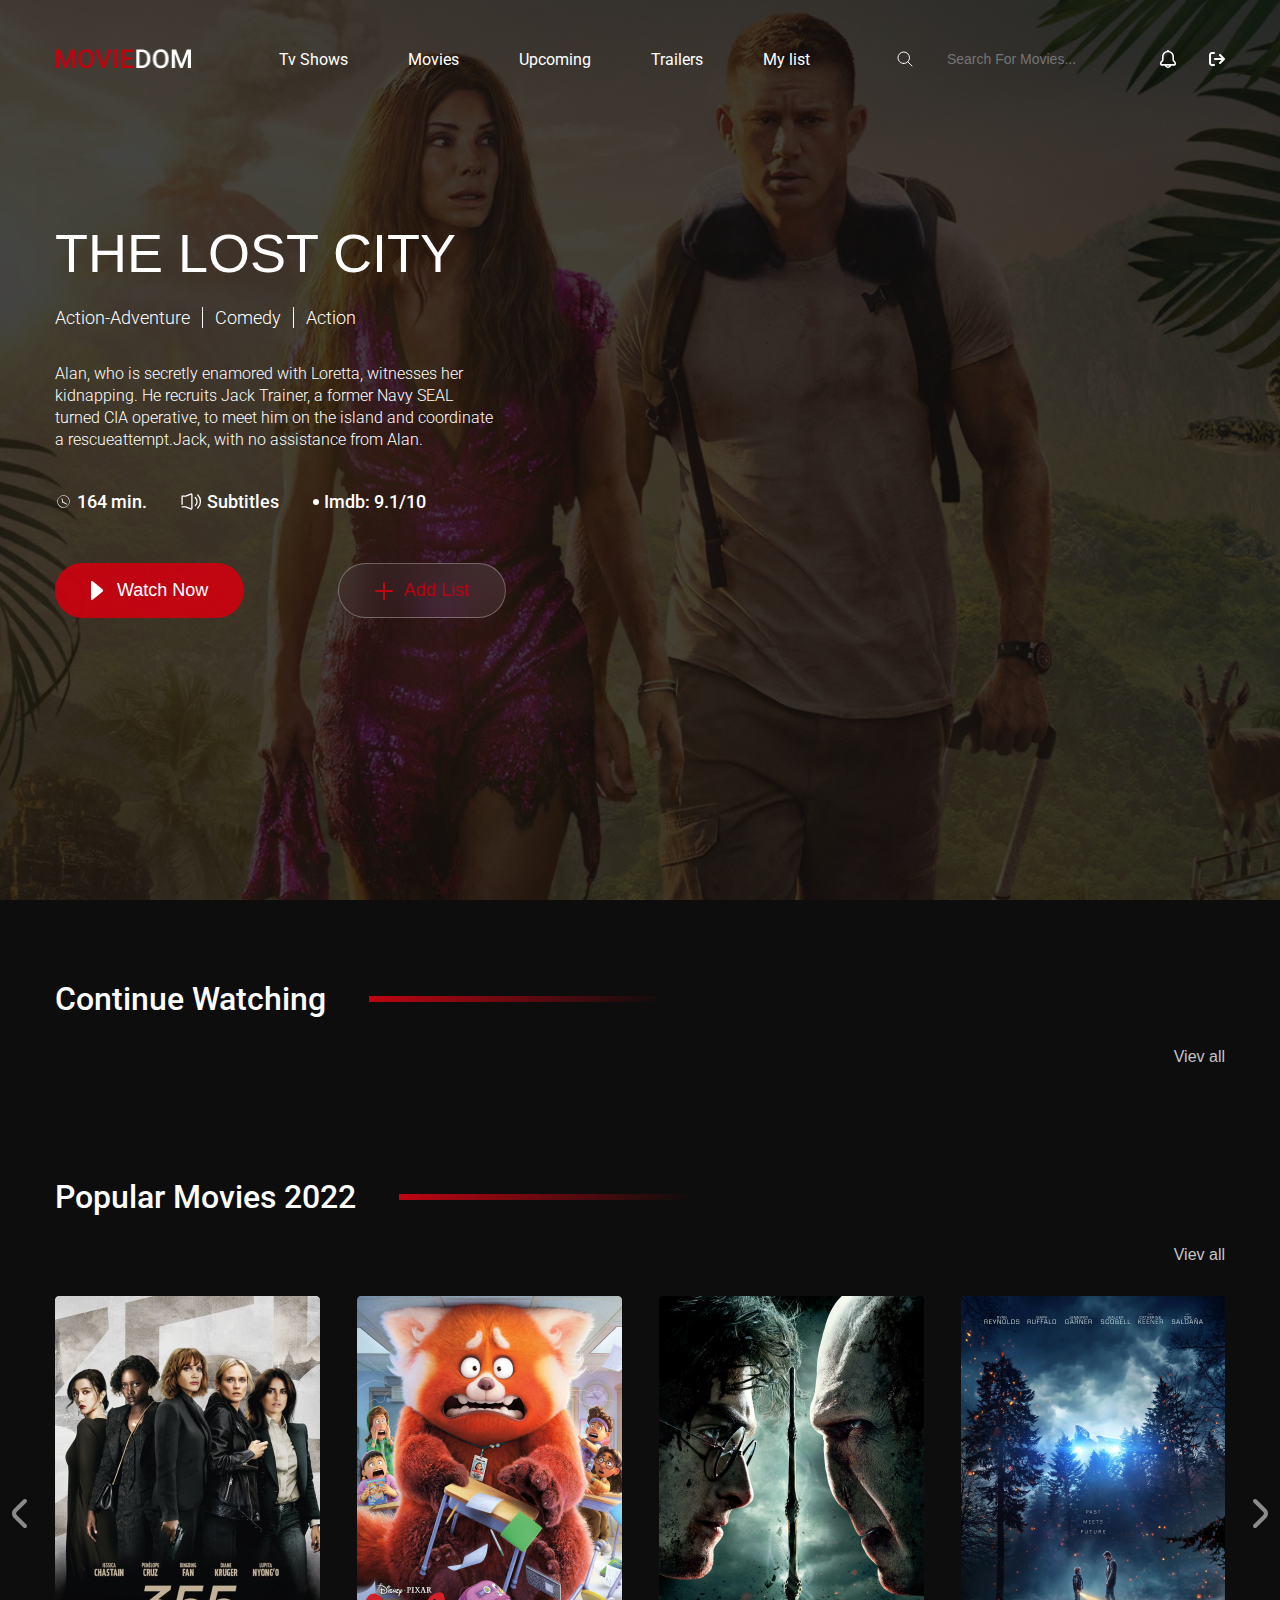
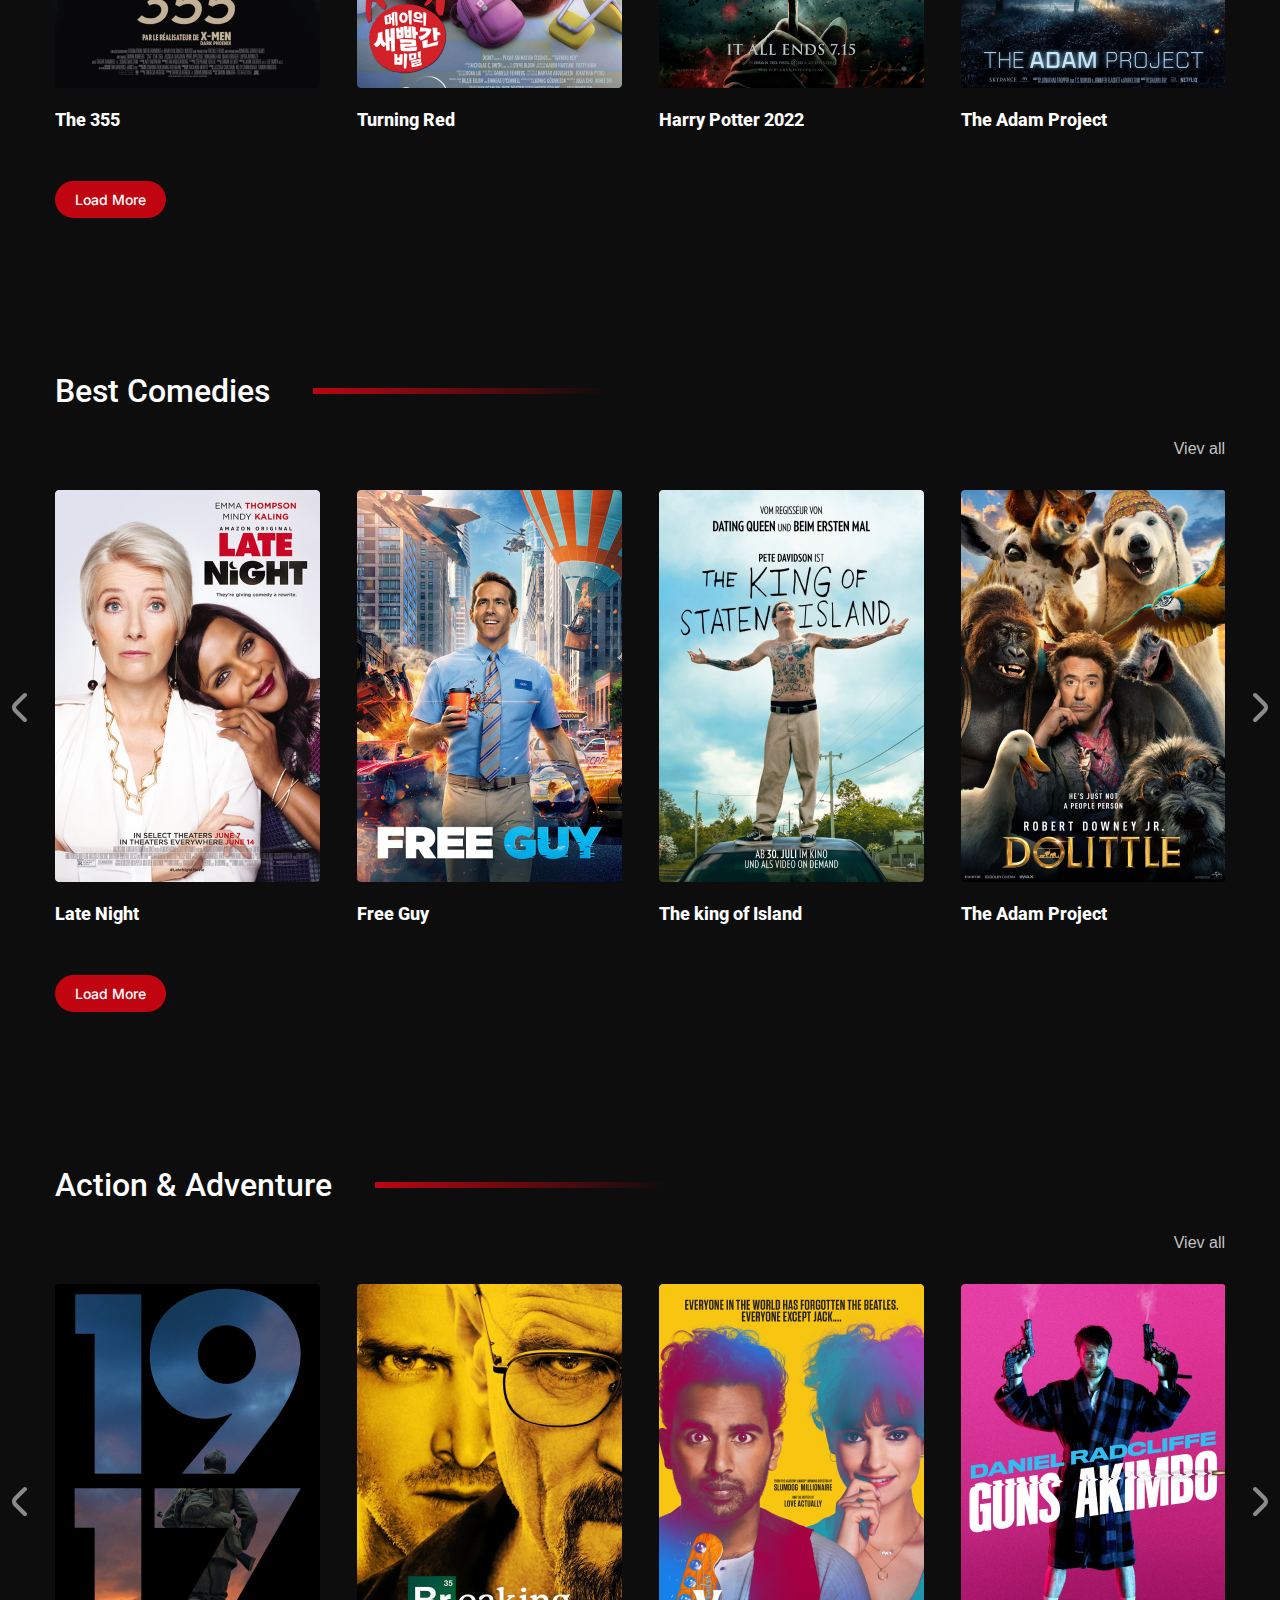
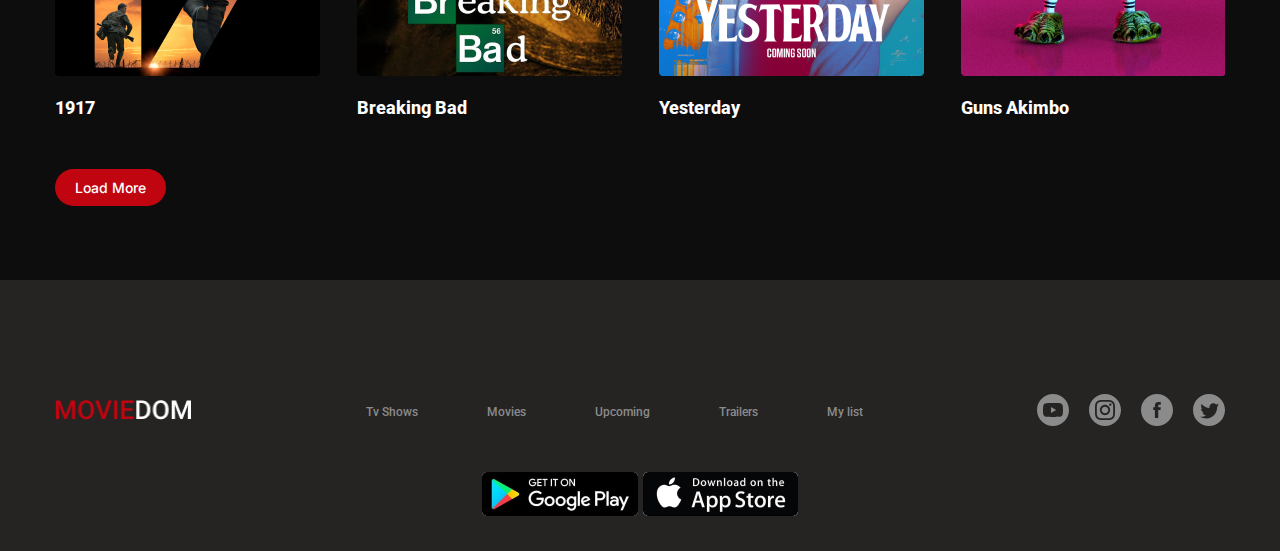
==== index.html @ ee5a3496 "initialize" ====
<!DOCTYPE html>
<html lang="en">

<head>
    <meta charset="UTF-8">
    <meta name="viewport" content="width=device-width, initial-scale=1.0">
    <title>Document</title>
    <link rel="stylesheet" href="style.css">
    <link rel="stylesheet" href="https://cdnjs.cloudflare.com/ajax/libs/font-awesome/6.4.0/css/all.min.css"
        integrity="sha512-iecdLmaskl7CVkqkXNQ/ZH/XLlvWZOJyj7Yy7tcenmpD1ypASozpmT/E0iPtmFIB46ZmdtAc9eNBvH0H/ZpiBw=="
        crossorigin="anonymous" referrerpolicy="no-referrer" />
    <link rel="preconnect" href="https://fonts.googleapis.com">
    <link rel="preconnect" href="https://fonts.gstatic.com" crossorigin>
    <link
        href="https://fonts.googleapis.com/css2?family=Inter:wght@100;200;300;400;500;600;700;800;900&family=Roboto:ital,wght@0,100;0,300;0,400;0,500;0,700;0,900;1,100;1,300;1,400;1,500;1,700;1,900&family=Unna:ital,wght@0,400;0,700;1,400;1,700&display=swap"
        rel="stylesheet">

</head>

<body>
    <header class="main_header">
        <div class="bg_shadow">

            <div class="header_head_container container">
                <img class="logo" src="./images/MOVIEDOM.png" alt="">
                <nav>
                    <ul class="nav_list">
                        <li><a href="#">Tv Shows</a></li>
                        <li><a target="_blank" href="./movies.html">Movies</a></li>
                        <li><a href="#">Upcoming</a></li>
                        <li><a href="#">Trailers</a></li>
                        <li><a href="#">My list</a></li>
                    </ul>
                </nav>
                <div class="header_icons_container">
                    <div class="inp_icon">
                        <svg xmlns="http://www.w3.org/2000/svg" width="16" height="16" viewBox="0 0 16 16" fill="none">
                            <path
                                d="M6.72728 12.4546C9.89037 12.4546 12.4546 9.89037 12.4546 6.72728C12.4546 3.56419 9.89037 1 6.72728 1C3.56419 1 1 3.56419 1 6.72728C1 9.89037 3.56419 12.4546 6.72728 12.4546Z"
                                stroke="white" stroke-miterlimit="10" stroke-linecap="round" stroke-linejoin="round" />
                            <path d="M15 15L10.7783 10.7783" stroke="white" stroke-miterlimit="10"
                                stroke-linecap="round" stroke-linejoin="round" />
                        </svg>
                        <input placeholder="Search For Movies..." type="text">
                    </div>
                    <svg class="ring_bell" xmlns="http://www.w3.org/2000/svg" width="16" height="18" viewBox="0 0 16 18"
                        fill="none">
                        <path
                            d="M14.648 10.7018L14.3 10.4275C14.2065 10.3541 14.1309 10.261 14.079 10.1551C14.0271 10.0493 14.0001 9.93338 14 9.81594V6.64863C13.9995 5.28749 13.5172 3.96867 12.6353 2.91713C11.7534 1.86558 10.5265 1.14645 9.164 0.882386C9.09756 0.629863 8.94736 0.406144 8.73701 0.246413C8.52667 0.0866817 8.26811 0 8.002 0C7.73589 0 7.47733 0.0866817 7.26699 0.246413C7.05664 0.406144 6.90644 0.629863 6.84 0.882386C5.47672 1.14565 4.24894 1.86444 3.36624 2.91606C2.48354 3.96768 2.00065 5.28694 2 6.64863V9.81594C1.99993 9.93338 1.97293 10.0493 1.921 10.1551C1.86908 10.261 1.79355 10.3541 1.7 10.4275L1.352 10.7018C0.931712 11.0311 0.592092 11.4485 0.35812 11.9234C0.124147 12.3983 0.00177343 12.9185 0 13.4458V14.0965C0 14.5124 0.168571 14.9112 0.468629 15.2052C0.768687 15.4993 1.17565 15.6645 1.6 15.6645H4.904C5.08432 16.3339 5.48561 16.926 6.04528 17.3484C6.60495 17.7709 7.29155 18 7.998 18C8.70445 18 9.39105 17.7709 9.95072 17.3484C10.5104 16.926 10.9117 16.3339 11.092 15.6645H14.4C14.8243 15.6645 15.2313 15.4993 15.5314 15.2052C15.8314 14.9112 16 14.5124 16 14.0965V13.4536C15.9994 12.925 15.8776 12.4033 15.6436 11.9269C15.4096 11.4506 15.0693 11.032 14.648 10.7018ZM8 16.4485C7.72078 16.4468 7.44686 16.3736 7.20546 16.2361C6.96407 16.0985 6.76361 15.9015 6.624 15.6645H9.38C9.24005 15.9021 9.03896 16.0995 8.7968 16.237C8.55465 16.3746 8.2799 16.4475 8 16.4485ZM14.4 14.0965H1.6V13.4536C1.60043 13.1599 1.66823 12.87 1.7984 12.6054C1.92856 12.3407 2.11776 12.1082 2.352 11.9249L2.7 11.6505C2.98065 11.4303 3.20723 11.1511 3.36301 10.8336C3.51878 10.516 3.59978 10.1683 3.6 9.81594V6.64863C3.6 5.50503 4.06357 4.40827 4.88873 3.59962C5.71389 2.79098 6.83305 2.33669 8 2.33669C9.16695 2.33669 10.2861 2.79098 11.1113 3.59962C11.9364 4.40827 12.4 5.50503 12.4 6.64863V9.81594C12.3996 10.1689 12.4803 10.5175 12.6361 10.8357C12.7919 11.154 13.0188 11.4338 13.3 11.6544L13.648 11.9288C13.8817 12.1117 14.0706 12.3436 14.2007 12.6075C14.3309 12.8714 14.399 13.1606 14.4 13.4536V14.0965Z"
                            fill="white" />
                    </svg>
                    <div class="logged_container">
                        <p></p>
                        <svg xmlns="http://www.w3.org/2000/svg" height="1em"
                            viewBox="0 0 512 512"><!--! Font Awesome Free 6.4.2 by @fontawesome - https://fontawesome.com License - https://fontawesome.com/license (Commercial License) Copyright 2023 Fonticons, Inc. -->
                            <path
                                d="M502.6 278.6c12.5-12.5 12.5-32.8 0-45.3l-128-128c-12.5-12.5-32.8-12.5-45.3 0s-12.5 32.8 0 45.3L402.7 224 192 224c-17.7 0-32 14.3-32 32s14.3 32 32 32l210.7 0-73.4 73.4c-12.5 12.5-12.5 32.8 0 45.3s32.8 12.5 45.3 0l128-128zM160 96c17.7 0 32-14.3 32-32s-14.3-32-32-32L96 32C43 32 0 75 0 128L0 384c0 53 43 96 96 96l64 0c17.7 0 32-14.3 32-32s-14.3-32-32-32l-64 0c-17.7 0-32-14.3-32-32l0-256c0-17.7 14.3-32 32-32l64 0z" />
                        </svg>
                    </div>
                </div>
            </div>
            <div class="header_middle_container container">
                <h1>THE LOST CITY</h1>
                <ul class="header_first_list">
                    <li>Action-Adventure</li>
                    <li>Comedy</li>
                    <li>Action</li>
                </ul>
                <p>Alan, who is secretly enamored with Loretta, witnesses her kidnapping. He recruits Jack Trainer, a
                    former
                    Navy SEAL turned CIA operative, to meet him on the island and coordinate a rescueattempt.Jack, with
                    no assistance from Alan.</p>
                <ul class="header_second_list">
                    <li>
                        <svg xmlns="http://www.w3.org/2000/svg" width="17" height="17" viewBox="0 0 17 17" fill="none">
                            <mask id="path-1-inside-1_271_77" fill="white">
                                <path
                                    d="M11.6359 13.8644C14.5935 12.1354 15.5932 8.32204 13.8641 5.3644C12.1351 2.40677 8.32175 1.40713 5.36411 3.13618C2.40647 4.86523 1.40684 8.67854 3.13589 11.6362C4.86494 14.5938 8.67825 15.5935 11.6359 13.8644ZM5.62544 3.58319C8.33677 1.99813 11.832 2.91439 13.4171 5.62573C15.0022 8.33706 14.0859 11.8323 11.3746 13.4174C8.66323 15.0025 5.16796 14.0862 3.5829 11.3749C1.99784 8.66352 2.9141 5.16825 5.62544 3.58319Z" />
                            </mask>
                            <path
                                d="M11.6359 13.8644C14.5935 12.1354 15.5932 8.32204 13.8641 5.3644C12.1351 2.40677 8.32175 1.40713 5.36411 3.13618C2.40647 4.86523 1.40684 8.67854 3.13589 11.6362C4.86494 14.5938 8.67825 15.5935 11.6359 13.8644ZM5.62544 3.58319C8.33677 1.99813 11.832 2.91439 13.4171 5.62573C15.0022 8.33706 14.0859 11.8323 11.3746 13.4174C8.66323 15.0025 5.16796 14.0862 3.5829 11.3749C1.99784 8.66352 2.9141 5.16825 5.62544 3.58319Z"
                                fill="white" />
                            <path
                                d="M21.225 30.2671C33.2416 23.2421 37.2918 7.7919 30.2668 -4.22471L-2.5386 14.9535C-6.10547 8.85218 -4.05455 1.02856 2.04678 -2.53831L21.225 30.2671ZM30.2668 -4.22471C23.2419 -16.2413 7.79161 -20.2915 -4.225 -13.2665L14.9532 19.5389C8.85189 23.1058 1.02827 21.0548 -2.5386 14.9535L30.2668 -4.22471ZM-4.225 -13.2665C-16.2416 -6.24157 -20.2918 9.20868 -13.2668 21.2253L19.5386 2.04707C23.1055 8.1484 21.0546 15.972 14.9532 19.5389L-4.225 -13.2665ZM-13.2668 21.2253C-6.24186 33.2419 9.20839 37.2921 21.225 30.2671L2.04678 -2.53831C8.14811 -6.10518 15.9717 -4.05426 19.5386 2.04707L-13.2668 21.2253ZM15.2145 19.9859C8.86691 23.6968 0.725248 21.5625 -2.98561 15.2148L29.8198 -3.96338C22.9388 -15.7337 7.80663 -19.7005 -3.96367 -12.8195L15.2145 19.9859ZM-2.98561 15.2148C-6.69647 8.8672 -4.56218 0.725538 1.78545 -2.98532L20.9637 29.8201C32.734 22.9391 36.7008 7.80692 29.8198 -3.96338L-2.98561 15.2148ZM1.78545 -2.98532C8.13309 -6.69618 16.2748 -4.56189 19.9856 1.78574L-12.8198 20.964C-5.93884 32.7343 9.19337 36.7011 20.9637 29.8201L1.78545 -2.98532ZM19.9856 1.78574C23.6965 8.13338 21.5622 16.275 15.2145 19.9859L-3.96367 -12.8195C-15.734 -5.93855 -19.7008 9.19366 -12.8198 20.964L19.9856 1.78574Z"
                                fill="black" mask="url(#path-1-inside-1_271_77)" />
                            <mask id="path-3-inside-2_271_77" fill="white">
                                <path
                                    d="M8.04847 9.43883L11.6979 11.5458L11.9568 11.0974L8.30736 8.99041C8.30681 8.81221 8.21619 8.63882 8.05049 8.54316C8.01059 8.52012 7.96868 8.50519 7.92612 8.49347L7.09401 5.388L6.59394 5.522L7.42605 8.62747C7.39505 8.65889 7.36622 8.69277 7.34318 8.73268C7.20027 8.98021 7.28495 9.29696 7.5327 9.44C7.69817 9.53553 7.89364 9.52731 8.04847 9.43883Z" />
                            </mask>
                            <path
                                d="M8.04847 9.43883L11.6979 11.5458L11.9568 11.0974L8.30736 8.99041C8.30681 8.81221 8.21619 8.63882 8.05049 8.54316C8.01059 8.52012 7.96868 8.50519 7.92612 8.49347L7.09401 5.388L6.59394 5.522L7.42605 8.62747C7.39505 8.65889 7.36622 8.69277 7.34318 8.73268C7.20027 8.98021 7.28495 9.29696 7.5327 9.44C7.69817 9.53553 7.89364 9.52731 8.04847 9.43883Z"
                                fill="white" />
                            <path
                                d="M8.04847 9.43883L17.5485 -7.01566L8.09636 -12.4728L-1.37952 -7.05702L8.04847 9.43883ZM11.6979 11.5458L2.19793 28.0003L18.6524 37.5003L28.1524 21.0458L11.6979 11.5458ZM11.9568 11.0974L28.4113 20.5974L37.9113 4.14295L21.4568 -5.35705L11.9568 11.0974ZM8.30736 8.99041L-10.6925 9.04961L-10.6585 19.9798L-1.19264 25.4449L8.30736 8.99041ZM7.92612 8.49347L-10.4265 13.411L-7.60977 23.9231L2.88271 26.8119L7.92612 8.49347ZM7.09401 5.388L25.4466 0.470441L20.529 -17.8821L2.17646 -12.9646L7.09401 5.388ZM6.59394 5.522L1.67639 -12.8306L-16.6762 -7.91305L-11.7587 10.4396L6.59394 5.522ZM7.42605 8.62747L20.953 21.97L28.5953 14.222L25.7786 3.70991L7.42605 8.62747ZM-1.45154 25.8933L2.19793 28.0003L21.1979 -4.90863L17.5485 -7.01566L-1.45154 25.8933ZM28.1524 21.0458L28.4113 20.5974L-4.49765 1.59743L-4.75655 2.04585L28.1524 21.0458ZM21.4568 -5.35705L17.8074 -7.46408L-1.19264 25.4449L2.45683 27.5519L21.4568 -5.35705ZM27.3073 8.9312C27.287 2.42299 23.9452 -4.21932 17.5505 -7.91132L-1.44951 24.9976C-7.51286 21.497 -10.6734 15.2014 -10.6925 9.04961L27.3073 8.9312ZM17.5505 -7.91132C15.6024 -9.03608 13.8802 -9.5742 12.9695 -9.82493L2.88271 26.8119C2.05713 26.5846 0.418816 26.0763 -1.44951 24.9976L17.5505 -7.91132ZM26.2787 3.57591L25.4466 0.470441L-11.2586 10.3056L-10.4265 13.411L26.2787 3.57591ZM2.17646 -12.9646L1.67639 -12.8306L11.5115 23.8746L12.0116 23.7406L2.17646 -12.9646ZM-11.7587 10.4396L-10.9265 13.545L25.7786 3.70991L24.9465 0.604437L-11.7587 10.4396ZM-6.10088 -4.71503C-6.7642 -4.04254 -7.98654 -2.71546 -9.1113 -0.767319L23.7977 18.2327C22.719 20.101 21.5543 21.3603 20.953 21.97L-6.10088 -4.71503ZM-9.1113 -0.767319C-14.4978 8.56241 -11.308 20.5016 -1.9673 25.8945L17.0327 -7.01448C25.8779 -1.90772 28.8984 9.39801 23.7977 18.2327L-9.1113 -0.767319ZM-1.9673 25.8945C4.43516 29.5909 11.8495 29.1507 17.4764 25.9347L-1.37952 -7.05702C3.93783 -10.0961 10.9612 -10.5199 17.0327 -7.01448L-1.9673 25.8945Z"
                                fill="white" mask="url(#path-3-inside-2_271_77)" />
                        </svg>
                        164 min.
                    </li>
                    <li>
                        <svg xmlns="http://www.w3.org/2000/svg" width="21" height="17" viewBox="0 0 21 17" fill="none">
                            <path
                                d="M1 13.8404H4.70807L9.78651 15.9363C10.3105 16.158 10.8949 15.7751 10.8949 15.1907V1.80935C10.8949 1.22493 10.3105 0.842027 9.78651 1.06371L4.70807 3.15957H1.08061V11.3214"
                                stroke="white" stroke-width="1.3" stroke-miterlimit="10" stroke-linecap="round"
                                stroke-linejoin="round" />
                            <path
                                d="M14.3413 4.4292C15.3892 5.47713 16.0341 6.90796 16.0341 8.50002C16.0341 10.0921 15.3892 11.5431 14.3413 12.5708"
                                stroke="white" stroke-width="1.3" stroke-miterlimit="10" stroke-linecap="round"
                                stroke-linejoin="round" />
                            <path
                                d="M16.7593 2.01074C18.4118 3.66325 19.4597 5.96064 19.4597 8.49987C19.4597 11.0391 18.4319 13.3365 16.7593 14.989"
                                stroke="white" stroke-width="1.3" stroke-miterlimit="10" stroke-linecap="round"
                                stroke-linejoin="round" />
                        </svg>
                        Subtitles
                    </li>
                    <li>
                        <svg xmlns="http://www.w3.org/2000/svg" width="6" height="6" viewBox="0 0 6 6" fill="none">
                            <circle cx="3" cy="3" r="3" fill="white" />
                        </svg>
                        Imdb: 9.1/10
                    </li>
                </ul>
                <div class="header_btns">
                    <button class="first_child">
                        <svg xmlns="http://www.w3.org/2000/svg" width="12" height="19" viewBox="0 0 12 19" fill="none">
                            <path
                                d="M1.54455 18.8278L1.67587 18.7209L11.4622 10.6459C11.7936 10.3728 12 9.96313 12 9.50594C12 9.04875 11.7874 8.63906 11.4622 8.36594L1.69463 0.296875L1.53205 0.160312C1.37572 0.0593748 1.18812 0 0.988015 0C0.443981 0 0 0.439375 0 0.985625V18.0144C0 18.5606 0.443981 19 0.988015 19C1.19437 19 1.38822 18.9347 1.54455 18.8278Z"
                                fill="white" />
                        </svg>
                        Watch Now</button>
                    <button class="last_child">
                        <svg xmlns="http://www.w3.org/2000/svg" width="18" height="18" viewBox="0 0 18 18" fill="none">
                            <path d="M9 1V17" stroke="#C00511" stroke-width="2" stroke-linecap="round"
                                stroke-linejoin="round" />
                            <path d="M1 9H17" stroke="#C00511" stroke-width="2" stroke-linecap="round"
                                stroke-linejoin="round" />
                        </svg>

                        Add List</button>

                </div>
            </div>

        </div>
    </header>
    <main>
        <section>
            <div class="section_header_container container">
                <div class="section_header">
                    <h2>Continue Watching</h2>
                    <div></div>
                </div>
                <button>Viev all</button>
            </div>
            <div class="videos_container container">
                <!-- <div class="video_card">
                    <img src="./images/image 1.png" alt="">
                    <h3>Jumanji</h3>
                </div>
                <div class="video_card">
                    <img src="./images/image 1.png" alt="">
                    <h3>Marry Me</h3>
                </div>
                <div class="video_card">
                    <img src="./images/image 1.png" alt="">
                    <h3>Kimi (HBO Max)</h3>
                </div> -->
            </div>
        </section>
        <section>
            <div class="section_header_container container">
                <div class="section_header">
                    <h2>Popular Movies 2022</h2>
                    <div></div>
                </div>
                <button>Viev all</button>
            </div>
            <div class="slider_parent_container">
                <svg class="left_slider_icon" xmlns="http://www.w3.org/2000/svg" width="15" height="29"
                    viewBox="0 0 15 29" fill="none">
                    <path
                        d="M1.83468 10.1092L11.433 0.602298C11.8248 0.216529 12.3548 0 12.9072 0C13.4596 0 13.9896 0.216529 14.3814 0.602298C14.5774 0.794845 14.733 1.02392 14.8392 1.27632C14.9453 1.52872 15 1.79944 15 2.07287C15 2.3463 14.9453 2.61702 14.8392 2.86942C14.733 3.12181 14.5774 3.35089 14.3814 3.54344L4.76225 13.0297C4.56626 13.2222 4.41069 13.4513 4.30453 13.7037C4.19836 13.9561 4.1437 14.2268 4.1437 14.5002C4.1437 14.7737 4.19836 15.0444 4.30453 15.2968C4.41069 15.5492 4.56626 15.7783 4.76225 15.9708L14.3814 25.457C14.7752 25.8443 14.9975 26.3707 14.9995 26.9203C15.0015 27.4699 14.7829 27.9978 14.3919 28.3878C14.0009 28.7778 13.4695 28.998 12.9146 29C12.3597 29.0019 11.8267 28.7854 11.433 28.3982L1.83468 18.8912C0.659876 17.7262 0 16.1469 0 14.5002C0 12.8536 0.659876 11.2743 1.83468 10.1092Z"
                        fill="white" fill-opacity="0.52" />
                </svg>
                <div id="popular_move_container" class="slider_container container">
                    <div class="slider_card">
                        <img src="./images/image 9.png" alt="">
                        <h3>The 355</h3>
                    </div>
                    <div class="slider_card">
                        <img src="./images/image 10.png" alt="">
                        <h3>Turning Red</h3>
                    </div>
                    <div class="slider_card">
                        <img src="./images/Rectangle 16.png" alt="">
                        <h3>Harry Potter 2022</h3>
                    </div>
                    <div class="slider_card">
                        <img src="./images/image 11.png" alt="">
                        <h3>The Adam Project</h3>
                    </div>
                    <div class="slider_card">
                        <img src="./images/image 9.png" alt="">
                        <h3>The 355</h3>
                    </div>
                    <div class="slider_card">
                        <img src="./images/image 10.png" alt="">
                        <h3>Turning Red</h3>
                    </div>
                    <div class="slider_card">
                        <img src="./images/Rectangle 16.png" alt="">
                        <h3>Harry Potter 2022</h3>
                    </div>
                    <div class="slider_card">
                        <img src="./images/image 11.png" alt="">
                        <h3>The Adam Project</h3>
                    </div>
                    <div class="slider_card">
                        <img src="./images/image 9.png" alt="">
                        <h3>The 355</h3>
                    </div>
                    <div class="slider_card">
                        <img src="./images/image 10.png" alt="">
                        <h3>Turning Red</h3>
                    </div>
                    <div class="slider_card">
                        <img src="./images/Rectangle 16.png" alt="">
                        <h3>Harry Potter 2022</h3>
                    </div>
                    <div class="slider_card">
                        <img src="./images/image 11.png" alt="">
                        <h3>The Adam Project</h3>
                    </div>
                    <div class="slider_card">
                        <img src="./images/image 9.png" alt="">
                        <h3>The 355</h3>
                    </div>
                    <div class="slider_card">
                        <img src="./images/image 10.png" alt="">
                        <h3>Turning Red</h3>
                    </div>
                    <div class="slider_card">
                        <img src="./images/Rectangle 16.png" alt="">
                        <h3>Harry Potter 2022</h3>
                    </div>
                    <div class="slider_card">
                        <img src="./images/image 11.png" alt="">
                        <h3>The Adam Project</h3>
                    </div>
                    <div class="slider_card">
                        <img src="./images/image 9.png" alt="">
                        <h3>The 355</h3>
                    </div>
                    <div class="slider_card">
                        <img src="./images/image 10.png" alt="">
                        <h3>Turning Red</h3>
                    </div>
                    <div class="slider_card">
                        <img src="./images/Rectangle 16.png" alt="">
                        <h3>Harry Potter 2022</h3>
                    </div>
                    <div class="slider_card">
                        <img src="./images/image 11.png" alt="">
                        <h3>The Adam Project</h3>
                    </div>
                </div>
                <svg class="right_slider_icon" xmlns="http://www.w3.org/2000/svg" width="15" height="29"
                    viewBox="0 0 15 29" fill="none">
                    <path
                        d="M13.1653 10.1092L3.56705 0.602298C3.17525 0.216529 2.64524 0 2.0928 0C1.54035 0 1.01035 0.216529 0.618552 0.602298C0.422554 0.794845 0.266987 1.02392 0.160823 1.27632C0.0546589 1.52872 0 1.79944 0 2.07287C0 2.3463 0.0546589 2.61702 0.160823 2.86942C0.266987 3.12181 0.422554 3.35089 0.618552 3.54344L10.2377 13.0297C10.4337 13.2222 10.5893 13.4513 10.6955 13.7037C10.8016 13.9561 10.8563 14.2268 10.8563 14.5002C10.8563 14.7737 10.8016 15.0444 10.6955 15.2968C10.5893 15.5492 10.4337 15.7783 10.2377 15.9708L0.618552 25.457C0.224785 25.8443 0.00246735 26.3707 0.000506541 26.9203C-0.00145427 27.4699 0.217104 27.9978 0.608098 28.3878C0.999093 28.7778 1.5305 28.998 2.08541 29C2.64032 29.0019 3.17328 28.7854 3.56705 28.3982L13.1653 18.8912C14.3401 17.7262 15 16.1469 15 14.5002C15 12.8536 14.3401 11.2743 13.1653 10.1092Z"
                        fill="white" fill-opacity="0.52" />
                </svg>
            </div>
            <div class="container">
                <button class="load_more">Load More</button>
            </div>
        </section>
        <section>
            <div class="section_header_container container">
                <div class="section_header">
                    <h2>Best Comedies</h2>
                    <div></div>
                </div>
                <button>Viev all</button>
            </div>
            <div class="slider_parent_container">
                <svg class="left_slider_icon1" xmlns="http://www.w3.org/2000/svg" width="15" height="29" viewBox="0 0 15 29" fill="none">
                    <path
                        d="M1.83468 10.1092L11.433 0.602298C11.8248 0.216529 12.3548 0 12.9072 0C13.4596 0 13.9896 0.216529 14.3814 0.602298C14.5774 0.794845 14.733 1.02392 14.8392 1.27632C14.9453 1.52872 15 1.79944 15 2.07287C15 2.3463 14.9453 2.61702 14.8392 2.86942C14.733 3.12181 14.5774 3.35089 14.3814 3.54344L4.76225 13.0297C4.56626 13.2222 4.41069 13.4513 4.30453 13.7037C4.19836 13.9561 4.1437 14.2268 4.1437 14.5002C4.1437 14.7737 4.19836 15.0444 4.30453 15.2968C4.41069 15.5492 4.56626 15.7783 4.76225 15.9708L14.3814 25.457C14.7752 25.8443 14.9975 26.3707 14.9995 26.9203C15.0015 27.4699 14.7829 27.9978 14.3919 28.3878C14.0009 28.7778 13.4695 28.998 12.9146 29C12.3597 29.0019 11.8267 28.7854 11.433 28.3982L1.83468 18.8912C0.659876 17.7262 0 16.1469 0 14.5002C0 12.8536 0.659876 11.2743 1.83468 10.1092Z"
                        fill="white" fill-opacity="0.52" />
                </svg>
                <div id="best_comedies_container" class="slider_container container">
                    <div class="slider_card">
                        <img src="./images/Rectangle 25.png" alt="">
                        <h3>Late Night</h3>
                    </div>
                    <div class="slider_card">
                        <img src="./images/Rectangle 26.png" alt="">
                        <h3>Free Guy</h3>
                    </div>
                    <div class="slider_card">
                        <img src="./images/Rectangle 27.png" alt="">
                        <h3>The king of Island</h3>
                    </div>
                    <div class="slider_card">
                        <img src="./images/Rectangle 28.png" alt="">
                        <h3>The Adam Project</h3>
                    </div>
                    <div class="slider_card">
                        <img src="./images/Rectangle 25.png" alt="">
                        <h3>Late Night</h3>
                    </div>
                    <div class="slider_card">
                        <img src="./images/Rectangle 26.png" alt="">
                        <h3>Free Guy</h3>
                    </div>
                    <div class="slider_card">
                        <img src="./images/Rectangle 27.png" alt="">
                        <h3>The king of Island</h3>
                    </div>
                    <div class="slider_card">
                        <img src="./images/Rectangle 28.png" alt="">
                        <h3>The Adam Project</h3>
                    </div>
                    <div class="slider_card">
                        <img src="./images/Rectangle 25.png" alt="">
                        <h3>Late Night</h3>
                    </div>
                    <div class="slider_card">
                        <img src="./images/Rectangle 26.png" alt="">
                        <h3>Free Guy</h3>
                    </div>
                    <div class="slider_card">
                        <img src="./images/Rectangle 27.png" alt="">
                        <h3>The king of Island</h3>
                    </div>
                    <div class="slider_card">
                        <img src="./images/Rectangle 28.png" alt="">
                        <h3>The Adam Project</h3>
                    </div>
                    <div class="slider_card">
                        <img src="./images/Rectangle 25.png" alt="">
                        <h3>Late Night</h3>
                    </div>
                    <div class="slider_card">
                        <img src="./images/Rectangle 26.png" alt="">
                        <h3>Free Guy</h3>
                    </div>
                    <div class="slider_card">
                        <img src="./images/Rectangle 27.png" alt="">
                        <h3>The king of Island</h3>
                    </div>
                    <div class="slider_card">
                        <img src="./images/Rectangle 28.png" alt="">
                        <h3>The Adam Project</h3>
                    </div>
                    <div class="slider_card">
                        <img src="./images/Rectangle 25.png" alt="">
                        <h3>Late Night</h3>
                    </div>
                    <div class="slider_card">
                        <img src="./images/Rectangle 26.png" alt="">
                        <h3>Free Guy</h3>
                    </div>
                    <div class="slider_card">
                        <img src="./images/Rectangle 27.png" alt="">
                        <h3>The king of Island</h3>
                    </div>
                    <div class="slider_card">
                        <img src="./images/Rectangle 28.png" alt="">
                        <h3>The Adam Project</h3>
                    </div>
                </div>
                <svg class="right_slider_icon1" xmlns="http://www.w3.org/2000/svg" width="15" height="29" viewBox="0 0 15 29" fill="none">
                    <path
                        d="M13.1653 10.1092L3.56705 0.602298C3.17525 0.216529 2.64524 0 2.0928 0C1.54035 0 1.01035 0.216529 0.618552 0.602298C0.422554 0.794845 0.266987 1.02392 0.160823 1.27632C0.0546589 1.52872 0 1.79944 0 2.07287C0 2.3463 0.0546589 2.61702 0.160823 2.86942C0.266987 3.12181 0.422554 3.35089 0.618552 3.54344L10.2377 13.0297C10.4337 13.2222 10.5893 13.4513 10.6955 13.7037C10.8016 13.9561 10.8563 14.2268 10.8563 14.5002C10.8563 14.7737 10.8016 15.0444 10.6955 15.2968C10.5893 15.5492 10.4337 15.7783 10.2377 15.9708L0.618552 25.457C0.224785 25.8443 0.00246735 26.3707 0.000506541 26.9203C-0.00145427 27.4699 0.217104 27.9978 0.608098 28.3878C0.999093 28.7778 1.5305 28.998 2.08541 29C2.64032 29.0019 3.17328 28.7854 3.56705 28.3982L13.1653 18.8912C14.3401 17.7262 15 16.1469 15 14.5002C15 12.8536 14.3401 11.2743 13.1653 10.1092Z"
                        fill="white" fill-opacity="0.52" />
                </svg>
            </div>
            <div class="container">
                <button class="load_more">Load More</button>
            </div>
        </section>
        <section>
            <div class="section_header_container container">
                <div class="section_header">
                    <h2>Action & Adventure</h2>
                    <div></div>
                </div>
                <button>Viev all</button>
            </div>
            <div class="slider_parent_container">
                <svg class="left_slider_icon2" xmlns="http://www.w3.org/2000/svg" width="15" height="29" viewBox="0 0 15 29" fill="none">
                    <path
                        d="M1.83468 10.1092L11.433 0.602298C11.8248 0.216529 12.3548 0 12.9072 0C13.4596 0 13.9896 0.216529 14.3814 0.602298C14.5774 0.794845 14.733 1.02392 14.8392 1.27632C14.9453 1.52872 15 1.79944 15 2.07287C15 2.3463 14.9453 2.61702 14.8392 2.86942C14.733 3.12181 14.5774 3.35089 14.3814 3.54344L4.76225 13.0297C4.56626 13.2222 4.41069 13.4513 4.30453 13.7037C4.19836 13.9561 4.1437 14.2268 4.1437 14.5002C4.1437 14.7737 4.19836 15.0444 4.30453 15.2968C4.41069 15.5492 4.56626 15.7783 4.76225 15.9708L14.3814 25.457C14.7752 25.8443 14.9975 26.3707 14.9995 26.9203C15.0015 27.4699 14.7829 27.9978 14.3919 28.3878C14.0009 28.7778 13.4695 28.998 12.9146 29C12.3597 29.0019 11.8267 28.7854 11.433 28.3982L1.83468 18.8912C0.659876 17.7262 0 16.1469 0 14.5002C0 12.8536 0.659876 11.2743 1.83468 10.1092Z"
                        fill="white" fill-opacity="0.52" />
                </svg>
                <div id="action_adventure_container" class="slider_container container">
                    <div class="slider_card">
                        <img src="./images/Rectangle 33.png" alt="">
                        <h3>1917</h3>
                    </div>
                    <div class="slider_card">
                        <img src="./images/Rectangle 34.png" alt="">
                        <h3>Breaking Bad</h3>
                    </div>
                    <div class="slider_card">
                        <img src="./images/Rectangle 36.png" alt="">
                        <h3>Yesterday</h3>
                    </div>
                    <div class="slider_card">
                        <img src="./images/Rectangle 35.png" alt="">
                        <h3>Guns Akimbo</h3>
                    </div>
                    <div class="slider_card">
                        <img src="./images/Rectangle 33.png" alt="">
                        <h3>1917</h3>
                    </div>
                    <div class="slider_card">
                        <img src="./images/Rectangle 34.png" alt="">
                        <h3>Breaking Bad</h3>
                    </div>
                    <div class="slider_card">
                        <img src="./images/Rectangle 36.png" alt="">
                        <h3>Yesterday</h3>
                    </div>
                    <div class="slider_card">
                        <img src="./images/Rectangle 35.png" alt="">
                        <h3>Guns Akimbo</h3>
                    </div>
                    <div class="slider_card">
                        <img src="./images/Rectangle 33.png" alt="">
                        <h3>1917</h3>
                    </div>
                    <div class="slider_card">
                        <img src="./images/Rectangle 34.png" alt="">
                        <h3>Breaking Bad</h3>
                    </div>
                    <div class="slider_card">
                        <img src="./images/Rectangle 36.png" alt="">
                        <h3>Yesterday</h3>
                    </div>
                    <div class="slider_card">
                        <img src="./images/Rectangle 35.png" alt="">
                        <h3>Guns Akimbo</h3>
                    </div>
                    <div class="slider_card">
                        <img src="./images/Rectangle 33.png" alt="">
                        <h3>1917</h3>
                    </div>
                    <div class="slider_card">
                        <img src="./images/Rectangle 34.png" alt="">
                        <h3>Breaking Bad</h3>
                    </div>
                    <div class="slider_card">
                        <img src="./images/Rectangle 36.png" alt="">
                        <h3>Yesterday</h3>
                    </div>
                    <div class="slider_card">
                        <img src="./images/Rectangle 35.png" alt="">
                        <h3>Guns Akimbo</h3>
                    </div>
                    <div class="slider_card">
                        <img src="./images/Rectangle 33.png" alt="">
                        <h3>1917</h3>
                    </div>
                    <div class="slider_card">
                        <img src="./images/Rectangle 34.png" alt="">
                        <h3>Breaking Bad</h3>
                    </div>
                    <div class="slider_card">
                        <img src="./images/Rectangle 36.png" alt="">
                        <h3>Yesterday</h3>
                    </div>
                    <div class="slider_card">
                        <img src="./images/Rectangle 35.png" alt="">
                        <h3>Guns Akimbo</h3>
                    </div>
                </div>
                <svg class="right_slider_icon2" xmlns="http://www.w3.org/2000/svg" width="15" height="29" viewBox="0 0 15 29" fill="none">
                    <path
                        d="M13.1653 10.1092L3.56705 0.602298C3.17525 0.216529 2.64524 0 2.0928 0C1.54035 0 1.01035 0.216529 0.618552 0.602298C0.422554 0.794845 0.266987 1.02392 0.160823 1.27632C0.0546589 1.52872 0 1.79944 0 2.07287C0 2.3463 0.0546589 2.61702 0.160823 2.86942C0.266987 3.12181 0.422554 3.35089 0.618552 3.54344L10.2377 13.0297C10.4337 13.2222 10.5893 13.4513 10.6955 13.7037C10.8016 13.9561 10.8563 14.2268 10.8563 14.5002C10.8563 14.7737 10.8016 15.0444 10.6955 15.2968C10.5893 15.5492 10.4337 15.7783 10.2377 15.9708L0.618552 25.457C0.224785 25.8443 0.00246735 26.3707 0.000506541 26.9203C-0.00145427 27.4699 0.217104 27.9978 0.608098 28.3878C0.999093 28.7778 1.5305 28.998 2.08541 29C2.64032 29.0019 3.17328 28.7854 3.56705 28.3982L13.1653 18.8912C14.3401 17.7262 15 16.1469 15 14.5002C15 12.8536 14.3401 11.2743 13.1653 10.1092Z"
                        fill="white" fill-opacity="0.52" />
                </svg>
            </div>
            <div class="container">
                <button class="load_more">Load More</button>
            </div>
        </section>
    </main>
    <footer>
        <div class="footer_container container">
            <img class="footer_logo" src="./images/MOVIEDOM.png" alt="">
            <ul class="footer_list">
                <li><a href="">Tv Shows</a></li>
                <li><a href="">Movies</a></li>
                <li><a href="">Upcoming</a></li>
                <li><a href="">Trailers</a></li>
                <li><a href="">My list</a></li>
            </ul>
            <div class="footer_icons_container">
                <div class="svg">
                    <svg width="32" height="32" viewBox="0 0 32 32" fill="none" xmlns="http://www.w3.org/2000/svg">
                        <path fill-rule="evenodd" clip-rule="evenodd"
                            d="M16 0C24.8306 0 32 7.16938 32 16C32 24.8306 24.8306 32 16 32C7.16938 32 0 24.8306 0 16C0 7.16938 7.16938 0 16 0ZM25.5822 11.1861C25.3522 10.3256 24.6746 9.648 23.8141 9.418C22.2542 9 16 9 16 9C16 9 9.74581 9 8.18594 9.418C7.32563 9.648 6.64781 10.3256 6.41781 11.1861C6 12.7458 6 16.0001 6 16.0001C6 16.0001 6 19.2543 6.41781 20.8139C6.64781 21.6744 7.32563 22.3523 8.18594 22.5822C9.74581 23 16 23 16 23C16 23 22.2542 23 23.8141 22.5822C24.6746 22.3523 25.3522 21.6744 25.5822 20.8139C26 19.2543 26 16.0001 26 16.0001C26 16.0001 26 12.7458 25.5822 11.1861ZM13.9999 19.0002V13.0001L19.196 16.0001L13.9999 19.0002Z"
                            fill="#8B8B8B" />
                    </svg>
                    <svg width="32" height="32" viewBox="0 0 32 32" fill="none" xmlns="http://www.w3.org/2000/svg">
                        <path fill-rule="evenodd" clip-rule="evenodd"
                            d="M16 0C24.8306 0 32 7.16938 32 16C32 24.8306 24.8306 32 16 32C7.16938 32 0 24.8306 0 16C0 7.16938 7.16938 0 16 0ZM16 6C13.2842 6 12.9436 6.0115 11.877 6.06019C10.8126 6.10875 10.0857 6.27781 9.44956 6.525C8.792 6.78056 8.23431 7.1225 7.67837 7.67844C7.12244 8.23438 6.7805 8.79206 6.52494 9.44963C6.27775 10.0857 6.10875 10.8126 6.06012 11.877C6.0115 12.9436 6 13.2842 6 16C6 18.7158 6.0115 19.0564 6.06012 20.123C6.10875 21.1874 6.27775 21.9143 6.52494 22.5504C6.7805 23.2079 7.12244 23.7656 7.67837 24.3216C8.23431 24.8776 8.792 25.2195 9.44956 25.4751C10.0857 25.7222 10.8126 25.8912 11.877 25.9398C12.9436 25.9885 13.2842 26 16 26C18.7158 26 19.0564 25.9885 20.123 25.9398C21.1874 25.8912 21.9143 25.7222 22.5504 25.4751C23.2079 25.2195 23.7656 24.8776 24.3216 24.3216C24.8776 23.7656 25.2195 23.2079 25.4751 22.5504C25.7222 21.9143 25.8912 21.1874 25.9398 20.123C25.9885 19.0564 26 18.7158 26 16C26 13.2842 25.9885 12.9436 25.9398 11.877C25.8912 10.8126 25.7222 10.0857 25.4751 9.44963C25.2195 8.79206 24.8776 8.23438 24.3216 7.67844C23.7656 7.1225 23.2079 6.78056 22.5504 6.525C21.9143 6.27781 21.1874 6.10875 20.123 6.06019C19.0564 6.0115 18.7158 6 16 6ZM16 7.80181C18.6701 7.80181 18.9864 7.812 20.0409 7.86013C21.0159 7.90462 21.5453 8.0675 21.8977 8.20444C22.3645 8.38581 22.6976 8.60256 23.0475 8.9525C23.3975 9.30238 23.6142 9.63556 23.7956 10.1023C23.9325 10.4547 24.0954 10.9841 24.1399 11.9591C24.188 13.0136 24.1982 13.3299 24.1982 16C24.1982 18.6701 24.188 18.9864 24.1399 20.0409C24.0954 21.0159 23.9325 21.5453 23.7956 21.8977C23.6142 22.3645 23.3975 22.6976 23.0475 23.0475C22.6976 23.3975 22.3645 23.6142 21.8977 23.7956C21.5453 23.9325 21.0159 24.0954 20.0409 24.1399C18.9866 24.188 18.6703 24.1982 16 24.1982C13.3297 24.1982 13.0135 24.188 11.9591 24.1399C10.9841 24.0954 10.4547 23.9325 10.1023 23.7956C9.6355 23.6142 9.30237 23.3975 8.95244 23.0475C8.6025 22.6976 8.38581 22.3645 8.20444 21.8977C8.0675 21.5453 7.90456 21.0159 7.86006 20.0409C7.81194 18.9864 7.80181 18.6701 7.80181 16C7.80181 13.3299 7.81194 13.0136 7.86006 11.9591C7.90456 10.9841 8.0675 10.4547 8.20444 10.1023C8.38581 9.63556 8.6025 9.30238 8.95244 8.9525C9.30237 8.60256 9.6355 8.38581 10.1023 8.20444C10.4547 8.0675 10.9841 7.90462 11.9591 7.86013C13.0136 7.812 13.3299 7.80181 16 7.80181ZM16 10.8649C13.1639 10.8649 10.8649 13.1639 10.8649 16C10.8649 18.8361 13.1639 21.1351 16 21.1351C18.8361 21.1351 21.1351 18.8361 21.1351 16C21.1351 13.1639 18.8361 10.8649 16 10.8649ZM16 19.3333C14.1591 19.3333 12.6667 17.8409 12.6667 16C12.6667 14.1591 14.1591 12.6667 16 12.6667C17.8409 12.6667 19.3333 14.1591 19.3333 16C19.3333 17.8409 17.8409 19.3333 16 19.3333ZM22.5381 10.662C22.5381 11.3247 22.0007 11.8619 21.338 11.8619C20.6753 11.8619 20.1381 11.3247 20.1381 10.662C20.1381 9.99925 20.6753 9.462 21.338 9.462C22.0007 9.462 22.5381 9.99925 22.5381 10.662Z"
                            fill="#8B8B8B" />
                    </svg>
                    <svg width="32" height="32" viewBox="0 0 32 32" fill="none" xmlns="http://www.w3.org/2000/svg">
                        <path
                            d="M16 0C7.164 0 0 7.164 0 16C0 24.836 7.164 32 16 32C24.836 32 32 24.836 32 16C32 7.164 24.836 0 16 0ZM19.488 15.999H17.249V24.123H13.892V16H12.215V13.2H13.892V11.519C13.892 9.235 14.839 7.877 17.529 7.877H19.769V10.677H18.369C17.322 10.677 17.252 11.069 17.252 11.798L17.249 13.2H19.785L19.488 15.999Z"
                            fill="#8B8B8B" />
                    </svg>
                    <svg width="32" height="32" viewBox="0 0 32 32" fill="none" xmlns="http://www.w3.org/2000/svg">
                        <path fill-rule="evenodd" clip-rule="evenodd"
                            d="M16 0C24.8306 0 32 7.16938 32 16C32 24.8306 24.8306 32 16 32C7.16938 32 0 24.8306 0 16C0 7.16938 7.16938 0 16 0ZM13.1818 24.5099C20.262 24.5099 24.1333 18.643 24.1333 13.5584C24.1333 13.3908 24.1333 13.2232 24.1253 13.0635C24.8756 12.5208 25.5302 11.8422 26.049 11.068C25.3626 11.3713 24.6202 11.5789 23.8379 11.6746C24.6362 11.1957 25.2428 10.4454 25.5302 9.54344C24.7878 9.98244 23.9657 10.3017 23.0876 10.4773C22.3852 9.727 21.3874 9.26406 20.2779 9.26406C18.1547 9.26406 16.4306 10.9882 16.4306 13.1114C16.4306 13.4148 16.4625 13.7101 16.5343 13.9894C13.3335 13.8298 10.4998 12.2972 8.60013 9.96644C8.27281 10.5332 8.08125 11.1957 8.08125 11.8981C8.08125 13.2311 8.75975 14.4125 9.79744 15.0989C9.16681 15.083 8.57613 14.9074 8.05731 14.6201V14.6679C8.05731 16.5357 9.38231 18.0843 11.1464 18.4435C10.8271 18.5312 10.4839 18.5792 10.1327 18.5792C9.88519 18.5792 9.64575 18.5553 9.40631 18.5073C9.89319 20.0399 11.314 21.1494 12.9983 21.1813C11.6812 22.2111 10.0209 22.8257 8.21694 22.8257C7.90562 22.8257 7.60231 22.8097 7.299 22.7698C8.98325 23.8713 11.0107 24.5099 13.1818 24.5099Z"
                            fill="#8B8B8B" />
                    </svg>



                </div>
            </div>
        </div>
        <div class="footer_img_container">
            <img class="img_google" src="./images/36c3e723-bfa0-4b28-8c26-5a07650be418.png" alt="">
            <img class="img_ply" src="./images/280ae31b-5ec7-46e0-ba15-8fb88eac4bc9.png" alt="">

        </div>
    </footer>

    <script src="./script.js"></script>
</body>

</html>
---- style.css ----
* {
    margin: 0;
    padding: 0;
    box-sizing: border-box;
}

:root {
    --white: #fff;
    --black: #eee;
    --grey: #252423;
    --grey2: #8B8B8B;
    --red: #C00511;
    --grey3: #C4C4C4;
    --dark: #0D0D0D;
    --ag: #8B8B8B;
}

html {
    font-size: 10px;
}

body {
    font-size: 1.6rem;
    font-family: 'Roboto', sans-serif;
}

a {
    text-decoration: none;
}

ul li {
    list-style: none;
}

.main_header {
    height: 100vh;
    width: 100%;
    background: url('./images/image\ 1.png');
    background-position: top;
    background-repeat: no-repeat;
    background-size: cover;
}

.bg_shadow {
    background: rgba(13, 13, 13, 0.77);
    height: 100%;
}

.header_head_container {
    display: flex;
    justify-content: space-between;
    align-items: center;
    padding-top: 49px;
}

.logo {
    width: 137px;

}

/* umumi elave class yaradib umumi olcu veririk header_head_con 2ci clas kimi yazirig */
.container {

    max-width: 1170px;
    margin-left: auto;
    margin-right: auto;
}

.nav_list {
    display: flex;
    gap: 60px;
}

.nav_list li a {
    color: var(--white);
    font-size: 1.6rem;
    font-weight: 400;
}

.header_icons_container {
    display: flex;
}

.ring_bell {
    margin-left: 58px;
    margin-right: 28px;
}

.inp_icon input {
    border: none;
    outline: none;
    background: none;
    color: var(--white);
    text-align: center;
    font-size: 1.4rem;
    font-weight: 200;
}

.inp_icon {
    display: flex;
    gap: 8px;
    align-items: center;
}

.header_second_list {
    display: flex;
    gap: 34;
}

.header_middle_container {
    margin-top: 153px;
}

.header_middle_container h1 {
    color: var(--white);
    font-size: 5.4rem;
    font-weight: 400;
    font-family: 'Rubik', sans-serif;
    margin-bottom: 23px;
}

.header_first_list {
    display: flex;
    gap: 12px;
}

.header_first_list li:not(:last-child) {
    border-right: 1px solid var(--white);
    padding-right: 12px;
}

.header_first_list li {
    color: var(--white);
    text-align: center;
    font-size: 1.8rem;
    font-weight: 300;
}

.header_middle_container p {
    color: var(--white);
    font-size: 1.6rem;
    font-weight: 300;
    line-height: 22px;
    margin-top: 35px;
    margin-bottom: 40px;
    max-width: 445px;

}

.header_btns {
    display: flex;
    gap: 47px;
}

.first_child {
    border-radius: 99px;
    background: rgba(207, 0, 15, 0.90);
    color: var(--white);
    font-size: 1.8rem;
    font-weight: 500;
    margin-right: 47px;
    border: none;
    display: flex;
    gap: 14px;
    align-items: center;
    padding: 16px 36px;
}



.header_second_list li:not(:last-child) {
    margin-right: 34px;
}

.header_second_list li {
    margin-bottom: 51px;
    color: var(--white);
    font-size: 1.8rem;
    font-weight: 500;
    display: flex;
    align-items: center;
    gap: 5px;

}

.last_child {
    border-radius: 99px;
    border: 0.3px solid rgba(255, 255, 255, 0.30);
    background: linear-gradient(225deg, rgba(255, 255, 255, 0.10) 0%, rgba(255, 255, 255, 0.00) 100%);
    backdrop-filter: blur(15px);
    padding: 16px 36px;
    color: var(--red);
    font-size: 1.8rem;
    font-weight: 500;
    display: flex;
    align-items: center;
    gap: 11px;
}

main {
    background-color: var(--dark);
}

.section_header div {
    background: linear-gradient(140deg, #C00511 0%, rgba(192, 5, 17, 0.00) 100%);
    width: 291px;
    height: 6px;
    margin-left: 43px;
}

.section_header {
    display: flex;
    align-items: center;
    padding-top: 80px;
}

.section_header_container button {
    background: none;
    border: none;
    color: var(--grey3);
    font-size: 1.6rem;
    font-weight: 500;
    display: block;
    margin-left: auto;
    margin-top: 30px;
    margin-bottom: 32px;
}

.section_header h2 {
    color: var(--white);
    font-size: 3.2rem;
    font-weight: 500;
}

.video_card {
    min-width: 358px;

}

.video_card video {
    width: 100%;
}

.video_card h3 {
    color: var(--white);
    font-size: 1.8rem;
    font-weight: 800;
    margin-top: 17px;
}

.videos_container {
    display: grid;
    grid-template-columns: repeat(auto-fill, minmax(358px, 1fr));
    gap: 48px;
}

.slider_parent_container {
    display: flex;
    max-width: 1256px;
    margin-left: auto;
    margin-right: auto;
    align-items: center;
}

.slider_container {
    display: flex;
    gap: 37px;
    overflow: hidden;
}

.slider_card {
    min-width: 265px;
    transition: 1s ease-in-out;
}

.slider_card img {
    width: 100%;
    height: 392px;
    object-fit: cover;
}

.slider_card h3 {
    color: var(--white);
    font-size: 1.8rem;
    font-weight: 800;
    margin-top: 17px;

}

.load_more {
    color: var(--white);
    font-family: Inter;
    font-size: 1.4rem;
    font-weight: 500;
    border-radius: 99px;
    background: var(--red);
    border: none;
    margin-top: 51px;
    padding: 10px 20px;
    display: block;
    /* margin-right: auto; */

}

.load_more:last-child {
    margin-bottom: 74px;
    display: inline-block;
}

.footer_logo {
    width: 137px;
}

.footer_img_container {
    display: flex;
    /* margin-bottom: 35px; */
    margin-top: 46px;
    justify-content: center;
    gap: 5px;
}

.footer_img_container img {
    margin-bottom: 35px;
    border-radius: 5px;
    background: url(<path-to-image>), lightgray -1.213px -2px / 102.211% 106.818% no-repeat;
}

footer {
    background-color: var(--grey);
    /* padding-top:74px; */
}

.footer_container {
    padding-top: 114px;
    display: flex;
    align-items: center;
    justify-content: space-between;
}

.footer_list {
    display: flex;
    gap: 69px;
}

.footer_list li a {
    color: var(--grey2);
    text-align: center;
    font-size: 1.2rem;
    font-weight: 500;
}

.entrance_header {
    background: url('./images/cinema-hall-interior-designing-500x500.webp');
    background-position: center;
    height: 100vh;
    background-repeat: no-repeat;
    background-size: cover;
}

.entrance_container {
    display: flex;
    flex-direction: column;
    align-items: center;
    justify-content: space-between;
    padding-top: 135px;
    padding-bottom: 137px;

}

.entrance_btns {
    display: flex;
    flex-direction: column;
    gap: 15px;

}

.entrance_btns button:first-child {
    border-radius: 90px;
    border: 1px solid var(--white);
    background: rgba(217, 217, 217, 0.16);
    padding: 10px 105px;
    color: var(--red);
    font-size: 1.8rem;
    font-weight: 700;
}

.entrance_btns button:last-child {
    border-radius: 90px;
    border: 2px solid var(--red);
    background: var(--red);
    color: var(--white);
    font-size: 1.8rem;
    font-weight: 700;
    padding: 10px 97px;
}

.entrance_logo {
    width: 195px;
}

.login_header {
    height: 100vh;
    background-color: var(--dark);
}

.login_container h1 {
    color: var(--white);
    font-size: 2.6rem;
    font-weight: 700;
    text-align: center;
    margin-bottom: 128px;
}

.login_container label {
    color: var(--white);
    font-size: 1.6rem;
    font-weight: 700;

}

.login_container {
    padding-top: 121px;
}

.login_container div {
    display: flex;
    flex-direction: column;
    gap: 8px;

}

.login_container form {
    max-width: 600px;
    margin-left: auto;
    margin-right: auto;
}

.login_container div:nth-child(2) {
    margin-top: 23px;
    margin-bottom: 31px;
}

.login_container input {
    background: none;
    outline: none;
    border: none;
    border-bottom: 1px solid rgba(196, 196, 196, 0.61);
    padding-bottom: 8px;
    color: var(--ag);
    font-size: 1.4rem;
    font-weight: 400;

}

.logina {
    color: var(--ag);
    font-size: 1.4rem;
    font-weight: 400;
    margin-top: 31px;
    /* margin-bottom: 188px; */
}

.login_btn {
    color: var(--red);
    font-size: 1.8rem;
    font-weight: 700;
    border-radius: 90px;
    padding: 10px 105px;
    background-color: rgba(217, 217, 217, 0.16);
    display: block;
    margin-left: auto;
    margin-right: auto;
    margin-top: 145px;
    border: 1px solid var(--white);
}

.register_header {
    height: 100vh;
    background-color: var(--dark);
}

.register_container {
    padding-top: 121px;
}

.register_container h1 {
    color: var(--white);
    font-size: 2.6rem;
    font-weight: 700;
    text-align: center;
    margin-bottom: 60px;
}

.register_container label {
    color: var(--white);
    font-size: 1.6rem;
    font-weight: 700;
}

.register_container div {
    display: flex;
    flex-direction: column;
    gap: 8px;
}

.register_container form {
    max-width: 600px;
    margin-left: auto;
    margin-right: auto;
}

.register_container input {
    background: none;
    outline: none;
    border: none;
    border-bottom: 1px solid rgba(196, 196, 196, 0.61);
    padding-bottom: 8px;
    color: var(--ag);
    font-size: 1.4rem;
    font-weight: 400;
    margin-bottom: 23px;

}

.register_btn {
    display: block;
    margin-left: auto;
    margin-right: auto;
    padding: 10px 105px;
    border-radius: 90px;
    border: 2px solid var(--red);
    background: var(--red);
    color: var(--white);
    font-size: 1.8rem;
    font-weight: 700;
    margin-top: 20px;
}

.login_btn {
    color: var(--red);
    font-size: 1.8rem;
    font-weight: 700;
    border-radius: 90px;
    padding: 10px 105px;
    background-color: rgba(217, 217, 217, 0.16);
    display: block;
    margin-left: auto;
    margin-right: auto;
    margin-top: 50px;
    border: 1px solid var(--white);

}

.login_container .register_btn {
    margin-top: 20px;
}

.register_container .login_btn {
    margin-top: 20px;
}


.register_err,
.login_err {
    color: var(--red);
    text-align: center;
    margin-top: 8px;
}

.svg {
    display: flex;
    gap: 20px;
}

.header_2 {

    background-color: var(--dark);
}

.div_cast {
    display: flex;
    gap: 20px;
    flex-direction: column;
}

.div_cast div {
    display: flex;
    gap: 25px;
}


.section_1 {
    display: flex;
}

.logged_container svg{
fill: var(--white);

}
.logged_container{
    display: flex;
    gap: 5px;
    align-items: center;
}
.logged_container p{
    color: var(--white);
}
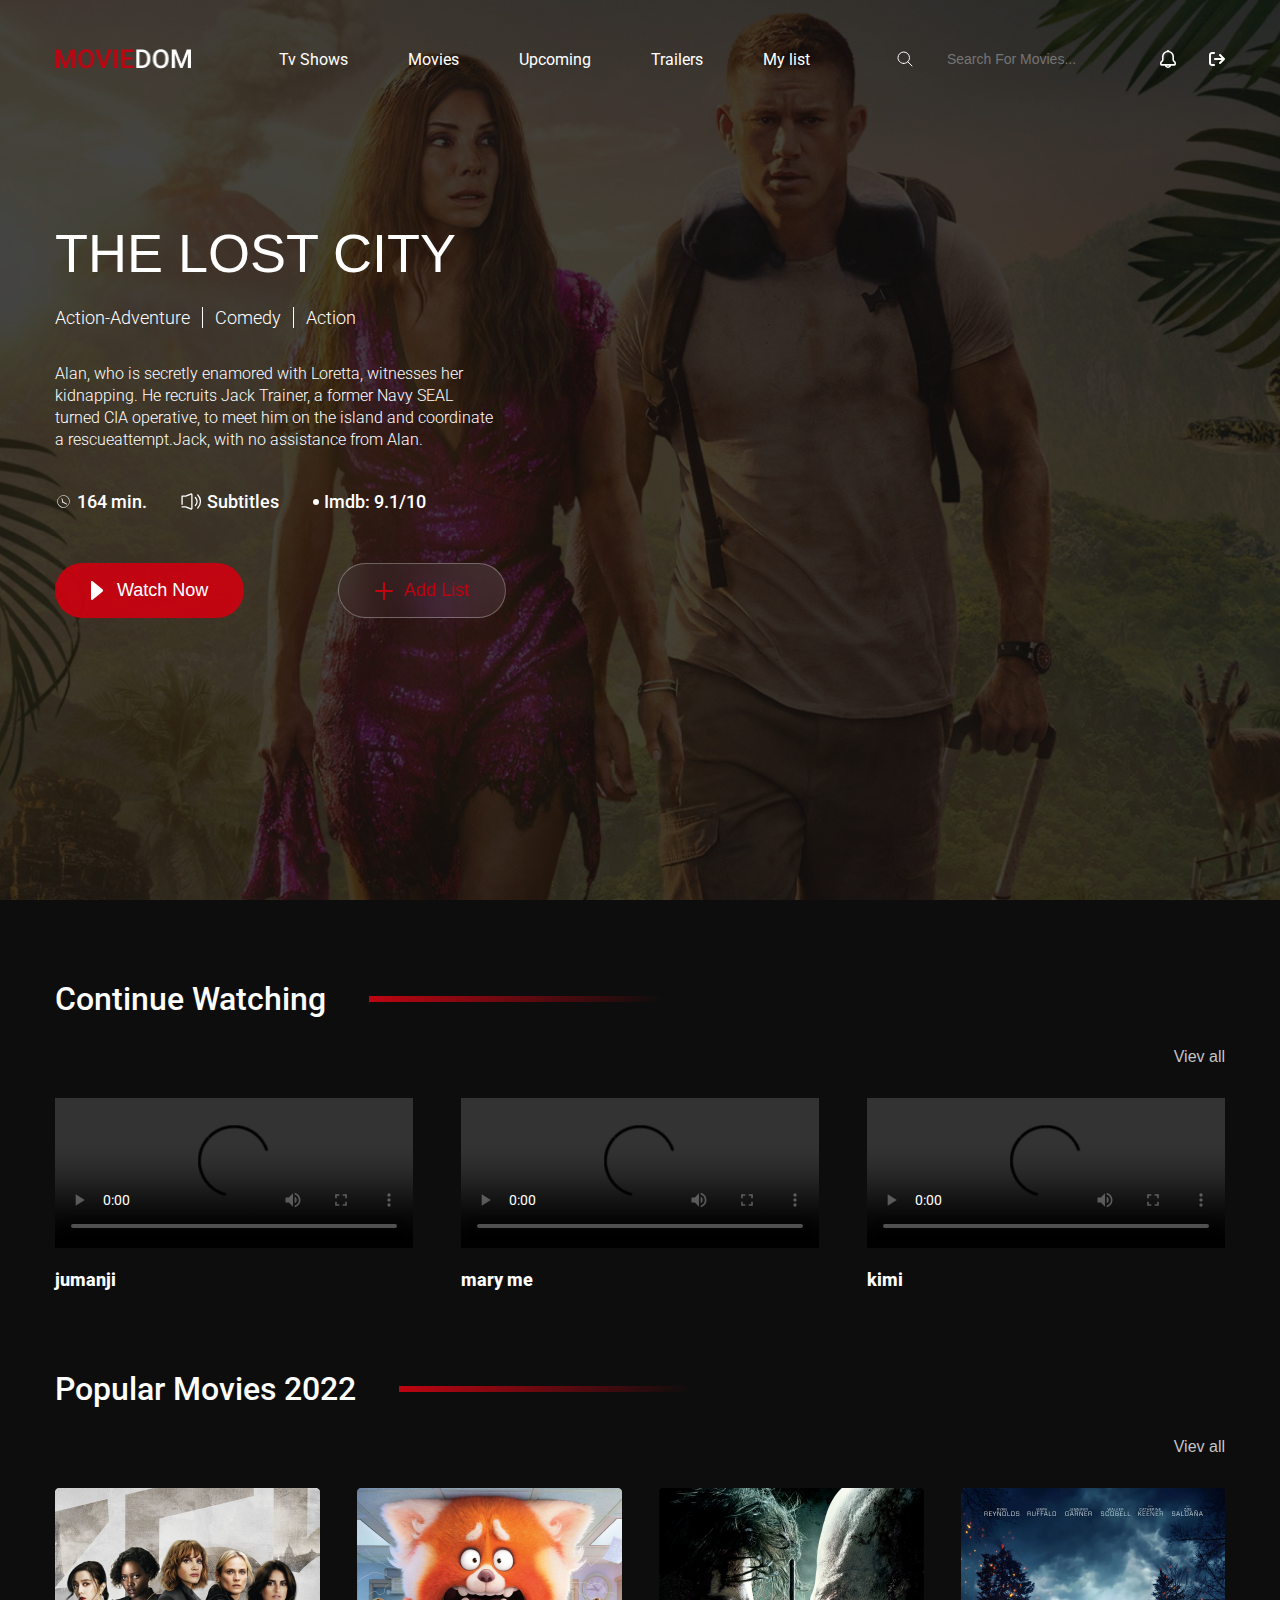
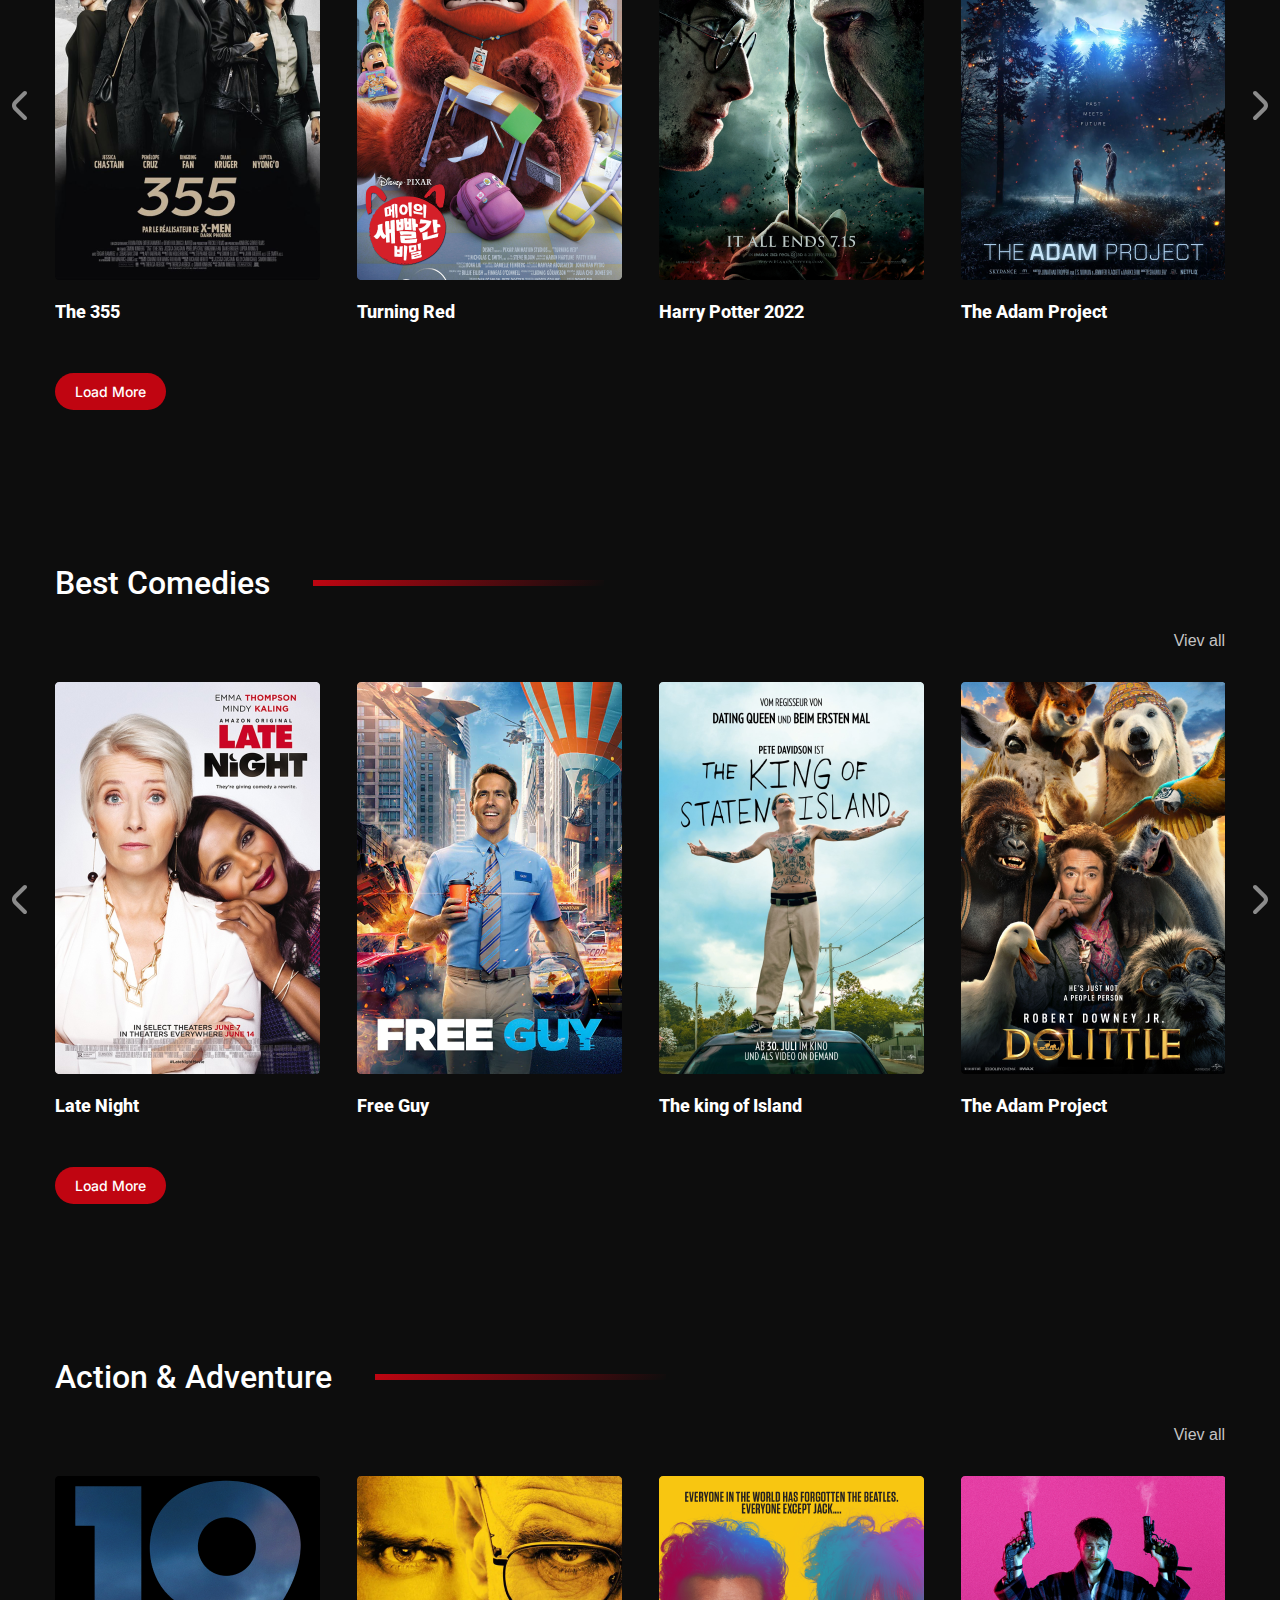
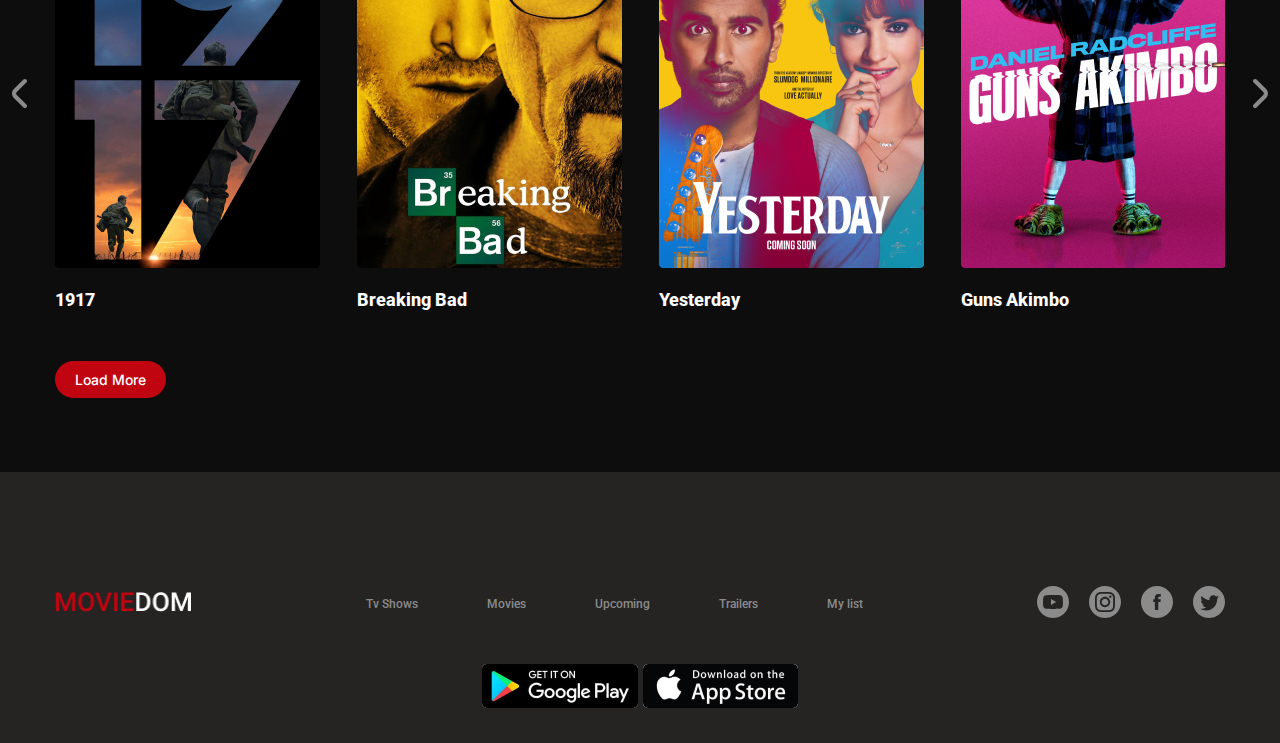
==== commit c560ce09: "update" ====
--- a/index.html
+++ b/index.html
@@ -6,6 +6,7 @@
     <meta name="viewport" content="width=device-width, initial-scale=1.0">
     <title>Document</title>
     <link rel="stylesheet" href="style.css">
+    <link rel="stylesheet" href="responsibe.css">
     <link rel="stylesheet" href="https://cdnjs.cloudflare.com/ajax/libs/font-awesome/6.4.0/css/all.min.css"
         integrity="sha512-iecdLmaskl7CVkqkXNQ/ZH/XLlvWZOJyj7Yy7tcenmpD1ypASozpmT/E0iPtmFIB46ZmdtAc9eNBvH0H/ZpiBw=="
         crossorigin="anonymous" referrerpolicy="no-referrer" />
@@ -57,6 +58,11 @@
                                 d="M502.6 278.6c12.5-12.5 12.5-32.8 0-45.3l-128-128c-12.5-12.5-32.8-12.5-45.3 0s-12.5 32.8 0 45.3L402.7 224 192 224c-17.7 0-32 14.3-32 32s14.3 32 32 32l210.7 0-73.4 73.4c-12.5 12.5-12.5 32.8 0 45.3s32.8 12.5 45.3 0l128-128zM160 96c17.7 0 32-14.3 32-32s-14.3-32-32-32L96 32C43 32 0 75 0 128L0 384c0 53 43 96 96 96l64 0c17.7 0 32-14.3 32-32s-14.3-32-32-32l-64 0c-17.7 0-32-14.3-32-32l0-256c0-17.7 14.3-32 32-32l64 0z" />
                         </svg>
                     </div>
+                    <svg class="bars_icon" width="23" height="16" viewBox="0 0 23 16" fill="none" xmlns="http://www.w3.org/2000/svg">
+                        <path d="M21.1766 6.58826H1.41177C0.632078 6.58826 0 7.22033 0 8.00003C0 8.77973 0.632078 9.4118 1.41177 9.4118H21.1766C21.9563 9.4118 22.5884 8.77973 22.5884 8.00003C22.5884 7.22033 21.9563 6.58826 21.1766 6.58826Z" fill="white"/>
+                        <path d="M1.41177 2.82355H21.1766C21.9563 2.82355 22.5884 2.19147 22.5884 1.41177C22.5884 0.632078 21.9563 0 21.1766 0H1.41177C0.632078 0 0 0.632078 0 1.41177C0 2.19147 0.632078 2.82355 1.41177 2.82355Z" fill="white"/>
+                        <path d="M21.1766 13.1764H1.41177C0.632078 13.1764 0 13.8085 0 14.5882C0 15.3679 0.632078 15.9999 1.41177 15.9999H21.1766C21.9563 15.9999 22.5884 15.3679 22.5884 14.5882C22.5884 13.8085 21.9563 13.1764 21.1766 13.1764Z" fill="white"/>
+                        </svg>
                 </div>
             </div>
             <div class="header_middle_container container">
--- a/style.css
+++ b/style.css
@@ -606,3 +606,9 @@
     color: var(--white);
 }
 
+.bars_icon{
+    display: none;
+    width: 18px;
+    margin-left: 8px;
+}
+
--- a/responsibe.css
+++ b/responsibe.css
@@ -0,0 +1,24 @@
+@media screen and (max-width:1200px){
+ .container{
+    margin-left: 10px;
+    margin-right: 10px;
+ }
+ .nav_list {
+    gap: 20px;
+}
+.ring_bell {
+    margin-left: 30px;
+    margin-right: 15px;
+}
+    
+}
+@media screen and (max-width:970px){
+    .inp_icon input{
+        display: none;
+    }
+
+    
+   .bars_icon{
+    display: block;
+   }
+}
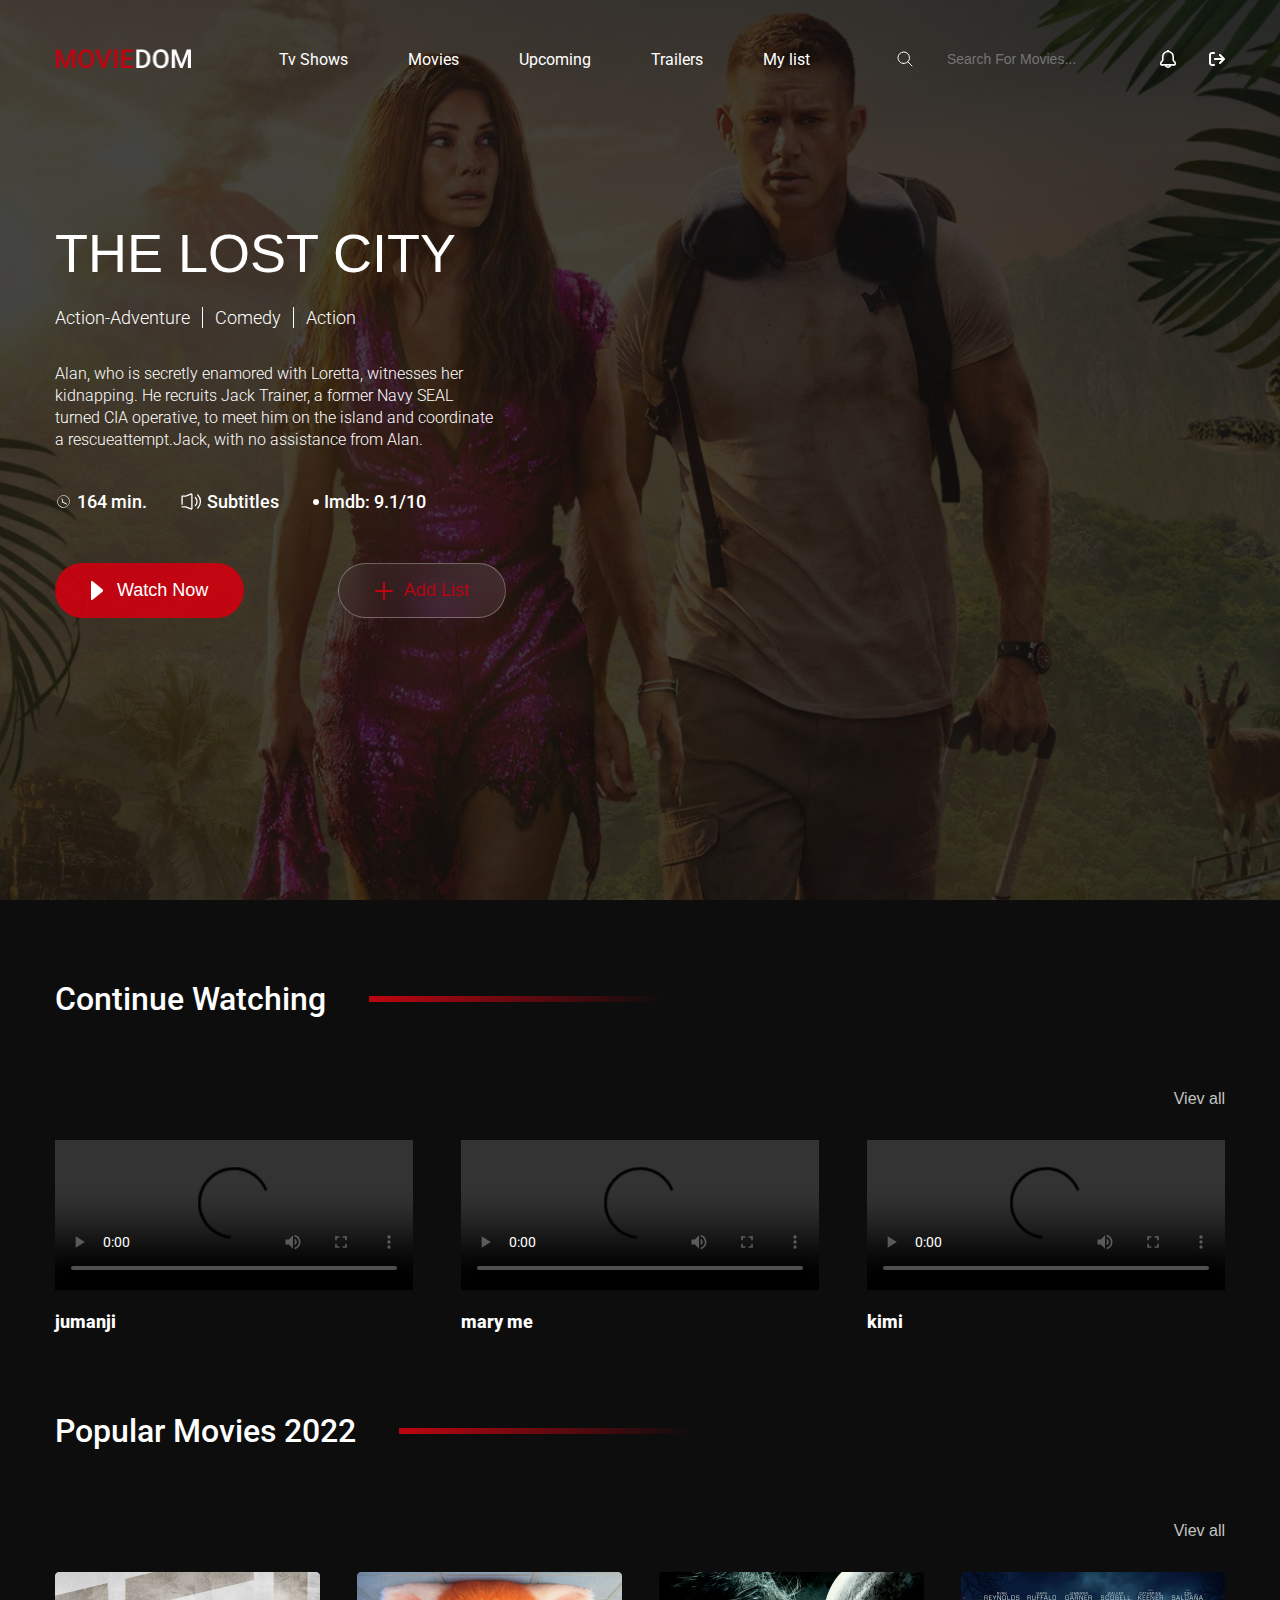
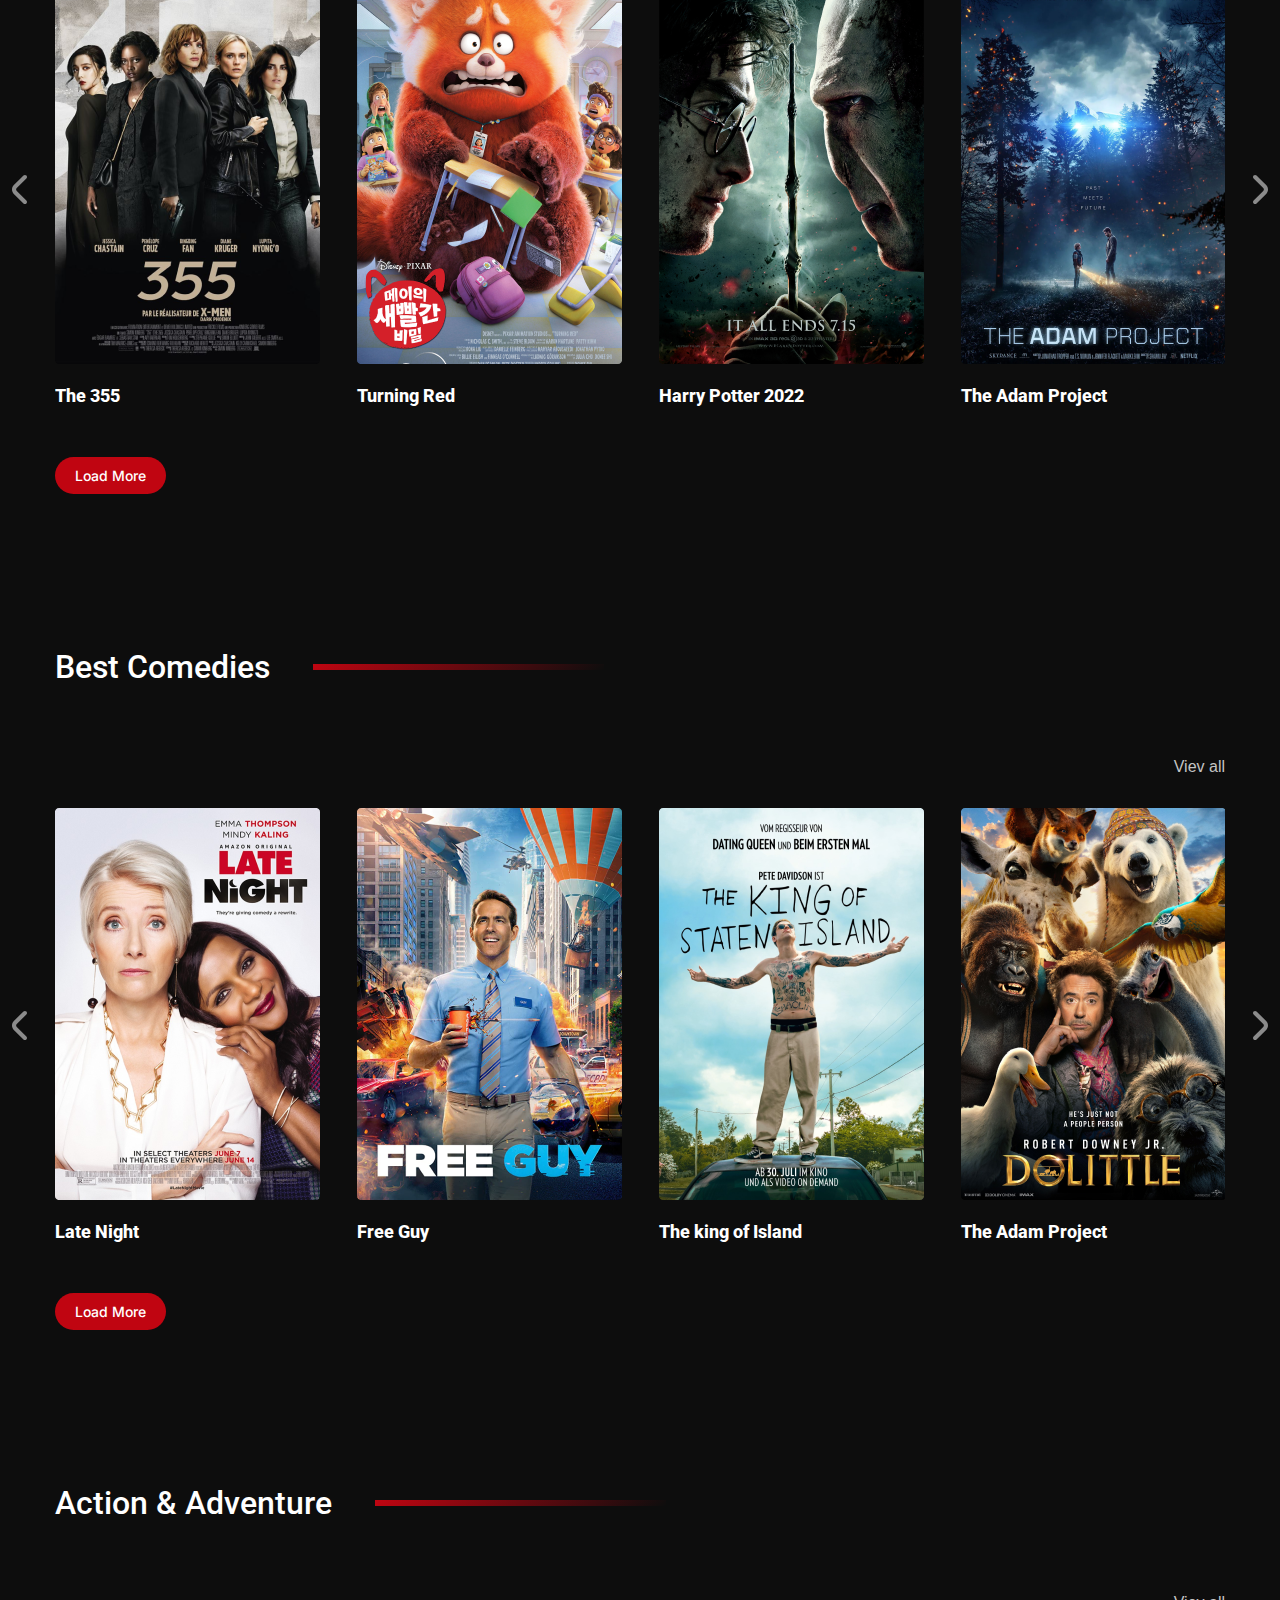
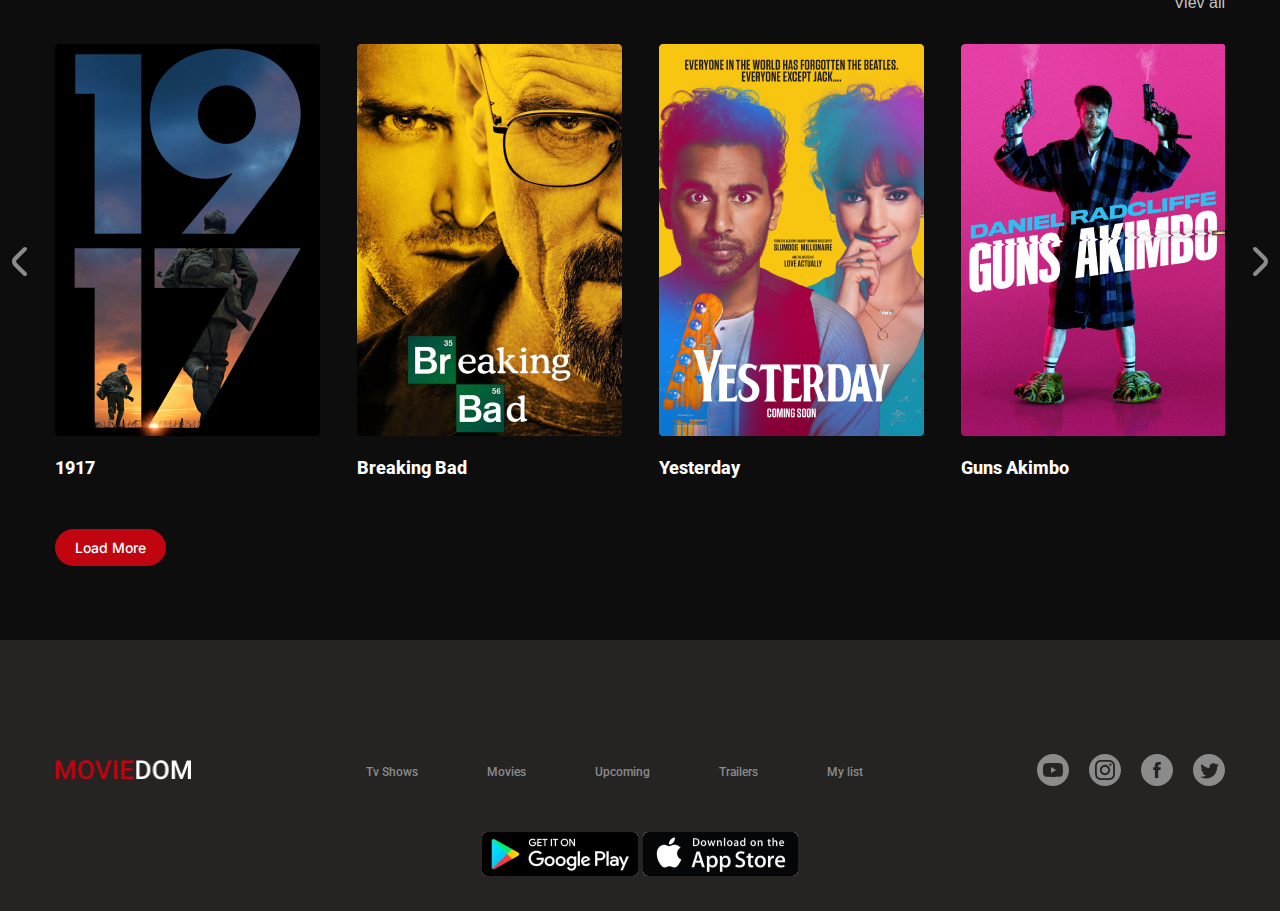
==== commit 266976de: "update" ====
--- a/index.html
+++ b/index.html
@@ -24,8 +24,10 @@
 
             <div class="header_head_container container">
                 <img class="logo" src="./images/MOVIEDOM.png" alt="">
+                
                 <nav>
                     <ul class="nav_list">
+                        <span class="close_icon">x</span>
                         <li><a href="#">Tv Shows</a></li>
                         <li><a target="_blank" href="./movies.html">Movies</a></li>
                         <li><a href="#">Upcoming</a></li>
@@ -33,37 +35,39 @@
                         <li><a href="#">My list</a></li>
                     </ul>
                 </nav>
-                <div class="header_icons_container">
-                    <div class="inp_icon">
-                        <svg xmlns="http://www.w3.org/2000/svg" width="16" height="16" viewBox="0 0 16 16" fill="none">
-                            <path
-                                d="M6.72728 12.4546C9.89037 12.4546 12.4546 9.89037 12.4546 6.72728C12.4546 3.56419 9.89037 1 6.72728 1C3.56419 1 1 3.56419 1 6.72728C1 9.89037 3.56419 12.4546 6.72728 12.4546Z"
-                                stroke="white" stroke-miterlimit="10" stroke-linecap="round" stroke-linejoin="round" />
-                            <path d="M15 15L10.7783 10.7783" stroke="white" stroke-miterlimit="10"
-                                stroke-linecap="round" stroke-linejoin="round" />
+                <div class="header_icons_parent">
+                    <div class="header_icons_container">
+                        <div class="inp_icon">
+                            <svg xmlns="http://www.w3.org/2000/svg" width="16" height="16" viewBox="0 0 16 16" fill="none">
+                                <path
+                                    d="M6.72728 12.4546C9.89037 12.4546 12.4546 9.89037 12.4546 6.72728C12.4546 3.56419 9.89037 1 6.72728 1C3.56419 1 1 3.56419 1 6.72728C1 9.89037 3.56419 12.4546 6.72728 12.4546Z"
+                                    stroke="white" stroke-miterlimit="10" stroke-linecap="round" stroke-linejoin="round" />
+                                <path d="M15 15L10.7783 10.7783" stroke="white" stroke-miterlimit="10"
+                                    stroke-linecap="round" stroke-linejoin="round" />
+                            </svg>
+                            <input placeholder="Search For Movies..." type="text">
+                        </div>
+                        <svg class="ring_bell" xmlns="http://www.w3.org/2000/svg" width="16" height="18" viewBox="0 0 16 18"
+                            fill="none">
+                            <path
+                                d="M14.648 10.7018L14.3 10.4275C14.2065 10.3541 14.1309 10.261 14.079 10.1551C14.0271 10.0493 14.0001 9.93338 14 9.81594V6.64863C13.9995 5.28749 13.5172 3.96867 12.6353 2.91713C11.7534 1.86558 10.5265 1.14645 9.164 0.882386C9.09756 0.629863 8.94736 0.406144 8.73701 0.246413C8.52667 0.0866817 8.26811 0 8.002 0C7.73589 0 7.47733 0.0866817 7.26699 0.246413C7.05664 0.406144 6.90644 0.629863 6.84 0.882386C5.47672 1.14565 4.24894 1.86444 3.36624 2.91606C2.48354 3.96768 2.00065 5.28694 2 6.64863V9.81594C1.99993 9.93338 1.97293 10.0493 1.921 10.1551C1.86908 10.261 1.79355 10.3541 1.7 10.4275L1.352 10.7018C0.931712 11.0311 0.592092 11.4485 0.35812 11.9234C0.124147 12.3983 0.00177343 12.9185 0 13.4458V14.0965C0 14.5124 0.168571 14.9112 0.468629 15.2052C0.768687 15.4993 1.17565 15.6645 1.6 15.6645H4.904C5.08432 16.3339 5.48561 16.926 6.04528 17.3484C6.60495 17.7709 7.29155 18 7.998 18C8.70445 18 9.39105 17.7709 9.95072 17.3484C10.5104 16.926 10.9117 16.3339 11.092 15.6645H14.4C14.8243 15.6645 15.2313 15.4993 15.5314 15.2052C15.8314 14.9112 16 14.5124 16 14.0965V13.4536C15.9994 12.925 15.8776 12.4033 15.6436 11.9269C15.4096 11.4506 15.0693 11.032 14.648 10.7018ZM8 16.4485C7.72078 16.4468 7.44686 16.3736 7.20546 16.2361C6.96407 16.0985 6.76361 15.9015 6.624 15.6645H9.38C9.24005 15.9021 9.03896 16.0995 8.7968 16.237C8.55465 16.3746 8.2799 16.4475 8 16.4485ZM14.4 14.0965H1.6V13.4536C1.60043 13.1599 1.66823 12.87 1.7984 12.6054C1.92856 12.3407 2.11776 12.1082 2.352 11.9249L2.7 11.6505C2.98065 11.4303 3.20723 11.1511 3.36301 10.8336C3.51878 10.516 3.59978 10.1683 3.6 9.81594V6.64863C3.6 5.50503 4.06357 4.40827 4.88873 3.59962C5.71389 2.79098 6.83305 2.33669 8 2.33669C9.16695 2.33669 10.2861 2.79098 11.1113 3.59962C11.9364 4.40827 12.4 5.50503 12.4 6.64863V9.81594C12.3996 10.1689 12.4803 10.5175 12.6361 10.8357C12.7919 11.154 13.0188 11.4338 13.3 11.6544L13.648 11.9288C13.8817 12.1117 14.0706 12.3436 14.2007 12.6075C14.3309 12.8714 14.399 13.1606 14.4 13.4536V14.0965Z"
+                                fill="white" />
                         </svg>
-                        <input placeholder="Search For Movies..." type="text">
-                    </div>
-                    <svg class="ring_bell" xmlns="http://www.w3.org/2000/svg" width="16" height="18" viewBox="0 0 16 18"
-                        fill="none">
-                        <path
-                            d="M14.648 10.7018L14.3 10.4275C14.2065 10.3541 14.1309 10.261 14.079 10.1551C14.0271 10.0493 14.0001 9.93338 14 9.81594V6.64863C13.9995 5.28749 13.5172 3.96867 12.6353 2.91713C11.7534 1.86558 10.5265 1.14645 9.164 0.882386C9.09756 0.629863 8.94736 0.406144 8.73701 0.246413C8.52667 0.0866817 8.26811 0 8.002 0C7.73589 0 7.47733 0.0866817 7.26699 0.246413C7.05664 0.406144 6.90644 0.629863 6.84 0.882386C5.47672 1.14565 4.24894 1.86444 3.36624 2.91606C2.48354 3.96768 2.00065 5.28694 2 6.64863V9.81594C1.99993 9.93338 1.97293 10.0493 1.921 10.1551C1.86908 10.261 1.79355 10.3541 1.7 10.4275L1.352 10.7018C0.931712 11.0311 0.592092 11.4485 0.35812 11.9234C0.124147 12.3983 0.00177343 12.9185 0 13.4458V14.0965C0 14.5124 0.168571 14.9112 0.468629 15.2052C0.768687 15.4993 1.17565 15.6645 1.6 15.6645H4.904C5.08432 16.3339 5.48561 16.926 6.04528 17.3484C6.60495 17.7709 7.29155 18 7.998 18C8.70445 18 9.39105 17.7709 9.95072 17.3484C10.5104 16.926 10.9117 16.3339 11.092 15.6645H14.4C14.8243 15.6645 15.2313 15.4993 15.5314 15.2052C15.8314 14.9112 16 14.5124 16 14.0965V13.4536C15.9994 12.925 15.8776 12.4033 15.6436 11.9269C15.4096 11.4506 15.0693 11.032 14.648 10.7018ZM8 16.4485C7.72078 16.4468 7.44686 16.3736 7.20546 16.2361C6.96407 16.0985 6.76361 15.9015 6.624 15.6645H9.38C9.24005 15.9021 9.03896 16.0995 8.7968 16.237C8.55465 16.3746 8.2799 16.4475 8 16.4485ZM14.4 14.0965H1.6V13.4536C1.60043 13.1599 1.66823 12.87 1.7984 12.6054C1.92856 12.3407 2.11776 12.1082 2.352 11.9249L2.7 11.6505C2.98065 11.4303 3.20723 11.1511 3.36301 10.8336C3.51878 10.516 3.59978 10.1683 3.6 9.81594V6.64863C3.6 5.50503 4.06357 4.40827 4.88873 3.59962C5.71389 2.79098 6.83305 2.33669 8 2.33669C9.16695 2.33669 10.2861 2.79098 11.1113 3.59962C11.9364 4.40827 12.4 5.50503 12.4 6.64863V9.81594C12.3996 10.1689 12.4803 10.5175 12.6361 10.8357C12.7919 11.154 13.0188 11.4338 13.3 11.6544L13.648 11.9288C13.8817 12.1117 14.0706 12.3436 14.2007 12.6075C14.3309 12.8714 14.399 13.1606 14.4 13.4536V14.0965Z"
-                            fill="white" />
-                    </svg>
-                    <div class="logged_container">
-                        <p></p>
-                        <svg xmlns="http://www.w3.org/2000/svg" height="1em"
-                            viewBox="0 0 512 512"><!--! Font Awesome Free 6.4.2 by @fontawesome - https://fontawesome.com License - https://fontawesome.com/license (Commercial License) Copyright 2023 Fonticons, Inc. -->
-                            <path
-                                d="M502.6 278.6c12.5-12.5 12.5-32.8 0-45.3l-128-128c-12.5-12.5-32.8-12.5-45.3 0s-12.5 32.8 0 45.3L402.7 224 192 224c-17.7 0-32 14.3-32 32s14.3 32 32 32l210.7 0-73.4 73.4c-12.5 12.5-12.5 32.8 0 45.3s32.8 12.5 45.3 0l128-128zM160 96c17.7 0 32-14.3 32-32s-14.3-32-32-32L96 32C43 32 0 75 0 128L0 384c0 53 43 96 96 96l64 0c17.7 0 32-14.3 32-32s-14.3-32-32-32l-64 0c-17.7 0-32-14.3-32-32l0-256c0-17.7 14.3-32 32-32l64 0z" />
-                        </svg>
-                    </div>
-                    <svg class="bars_icon" width="23" height="16" viewBox="0 0 23 16" fill="none" xmlns="http://www.w3.org/2000/svg">
-                        <path d="M21.1766 6.58826H1.41177C0.632078 6.58826 0 7.22033 0 8.00003C0 8.77973 0.632078 9.4118 1.41177 9.4118H21.1766C21.9563 9.4118 22.5884 8.77973 22.5884 8.00003C22.5884 7.22033 21.9563 6.58826 21.1766 6.58826Z" fill="white"/>
-                        <path d="M1.41177 2.82355H21.1766C21.9563 2.82355 22.5884 2.19147 22.5884 1.41177C22.5884 0.632078 21.9563 0 21.1766 0H1.41177C0.632078 0 0 0.632078 0 1.41177C0 2.19147 0.632078 2.82355 1.41177 2.82355Z" fill="white"/>
-                        <path d="M21.1766 13.1764H1.41177C0.632078 13.1764 0 13.8085 0 14.5882C0 15.3679 0.632078 15.9999 1.41177 15.9999H21.1766C21.9563 15.9999 22.5884 15.3679 22.5884 14.5882C22.5884 13.8085 21.9563 13.1764 21.1766 13.1764Z" fill="white"/>
-                        </svg>
-                </div>
+                        <div class="logged_container">
+                            <p></p>
+                            <svg xmlns="http://www.w3.org/2000/svg" height="1em"
+                                viewBox="0 0 512 512"><!--! Font Awesome Free 6.4.2 by @fontawesome - https://fontawesome.com License - https://fontawesome.com/license (Commercial License) Copyright 2023 Fonticons, Inc. -->
+                                <path
+                                    d="M502.6 278.6c12.5-12.5 12.5-32.8 0-45.3l-128-128c-12.5-12.5-32.8-12.5-45.3 0s-12.5 32.8 0 45.3L402.7 224 192 224c-17.7 0-32 14.3-32 32s14.3 32 32 32l210.7 0-73.4 73.4c-12.5 12.5-12.5 32.8 0 45.3s32.8 12.5 45.3 0l128-128zM160 96c17.7 0 32-14.3 32-32s-14.3-32-32-32L96 32C43 32 0 75 0 128L0 384c0 53 43 96 96 96l64 0c17.7 0 32-14.3 32-32s-14.3-32-32-32l-64 0c-17.7 0-32-14.3-32-32l0-256c0-17.7 14.3-32 32-32l64 0z" />
+                            </svg>
+                        </div>
+                        <svg class="bars_icon" width="23" height="16" viewBox="0 0 23 16" fill="none" xmlns="http://www.w3.org/2000/svg">
+                            <path d="M21.1766 6.58826H1.41177C0.632078 6.58826 0 7.22033 0 8.00003C0 8.77973 0.632078 9.4118 1.41177 9.4118H21.1766C21.9563 9.4118 22.5884 8.77973 22.5884 8.00003C22.5884 7.22033 21.9563 6.58826 21.1766 6.58826Z" fill="white"/>
+                            <path d="M1.41177 2.82355H21.1766C21.9563 2.82355 22.5884 2.19147 22.5884 1.41177C22.5884 0.632078 21.9563 0 21.1766 0H1.41177C0.632078 0 0 0.632078 0 1.41177C0 2.19147 0.632078 2.82355 1.41177 2.82355Z" fill="white"/>
+                            <path d="M21.1766 13.1764H1.41177C0.632078 13.1764 0 13.8085 0 14.5882C0 15.3679 0.632078 15.9999 1.41177 15.9999H21.1766C21.9563 15.9999 22.5884 15.3679 22.5884 14.5882C22.5884 13.8085 21.9563 13.1764 21.1766 13.1764Z" fill="white"/>
+                            </svg>
+                    </div>
+            </div>
             </div>
             <div class="header_middle_container container">
                 <h1>THE LOST CITY</h1>
@@ -181,7 +185,7 @@
                 </div>
                 <button>Viev all</button>
             </div>
-            <div class="slider_parent_container">
+            <div class="slider_parent_container ">
                 <svg class="left_slider_icon" xmlns="http://www.w3.org/2000/svg" width="15" height="29"
                     viewBox="0 0 15 29" fill="none">
                     <path
--- a/style.css
+++ b/style.css
@@ -13,6 +13,7 @@
     --grey3: #C4C4C4;
     --dark: #0D0D0D;
     --ag: #8B8B8B;
+    --grey4: #7A7A7A;
 }
 
 html {
@@ -104,7 +105,7 @@
 
 .header_second_list {
     display: flex;
-    gap: 34;
+    gap: 34px;
 }
 
 .header_middle_container {
@@ -168,9 +169,9 @@
 
 
 
-.header_second_list li:not(:last-child) {
+/* .header_second_list li:not(:last-child) {
     margin-right: 34px;
-}
+} */
 
 .header_second_list li {
     margin-bottom: 51px;
@@ -197,21 +198,21 @@
     gap: 11px;
 }
 
-main {
-    background-color: var(--dark);
-}
+
 
 .section_header div {
     background: linear-gradient(140deg, #C00511 0%, rgba(192, 5, 17, 0.00) 100%);
     width: 291px;
     height: 6px;
     margin-left: 43px;
+
 }
 
 .section_header {
     display: flex;
     align-items: center;
     padding-top: 80px;
+    margin-bottom: 72px;
 }
 
 .section_header_container button {
@@ -232,6 +233,7 @@
     font-weight: 500;
 }
 
+
 .video_card {
     min-width: 358px;
 
@@ -261,6 +263,14 @@
     margin-right: auto;
     align-items: center;
 }
+.section1_container svg{
+    margin-left: 100px;
+}
+/* .slider_parent_container svg{
+margin-left: 26px;
+margin-right: 26px;
+} */
+
 
 .slider_container {
     display: flex;
@@ -307,6 +317,90 @@
     display: inline-block;
 }
 
+.section3_head_container {
+    display: flex;
+    gap: 16px;
+    align-items: center;
+    margin-bottom: 60px;
+    position: relative;
+
+}
+
+.section3_head_container img {
+    /* width: 5%; */
+    /* margin-bottom: 60px; */
+}
+
+.section3_head_container div p {
+    color: var(--white);
+    font-size: 1.6rem;
+    font-weight: 300;
+    line-height: 24px;
+}
+
+.section3_head_container div p span {
+    color: var(--grey2);
+    font-size: 1.2rem;
+    font-weight: 400;
+
+}
+
+.section3_header_container h3 {
+    color: var(--white);
+    font-size: 2rem;
+    font-weight: 700;
+    margin-bottom: 45px;
+    margin-top: 188px;
+
+}
+
+.last_section_child {
+    margin-top: 58px;
+}
+
+/* .active {
+    border-radius: 4px;
+    border: 0.3px solid rgba(255, 255, 255, 0.30);
+    background: linear-gradient(225deg, rgba(255, 255, 255, 0.10) 0%, rgba(255, 255, 255, 0.00) 100%);
+    backdrop-filter: blur(15px);
+    display: flex;
+    width: 1131px;
+    height: 97px;
+    padding: 10px 0px;
+    flex-direction: column;
+    align-items: flex-start;
+    gap: 10px;
+    margin-bottom: 33px;
+} */
+
+/* .active p {
+    color: var(--white);
+    font-size: 2rem;
+    font-weight: 400;
+    line-height: 24px;
+    text-align: center;
+} */
+
+/* .section3_head_container :last_child{
+    margin-top: 58px;
+} */
+.section3_header_container button {
+    color: var(--grey2);
+    font-size: 1.2rem;
+    font-weight: 500;
+    background: none;
+    border: none;
+    outline: none;
+    margin-bottom: 71px;
+}
+
+.section3_header_container h3 span {
+    color: var(--white);
+    font-size: 1.8rem;
+    font-weight: 400;
+
+}
+
 .footer_logo {
     width: 137px;
 }
@@ -347,6 +441,11 @@
     text-align: center;
     font-size: 1.2rem;
     font-weight: 500;
+}
+
+.footer_icons_container svg {
+    gap: 30px;
+    max-width: 194px;
 }
 
 .entrance_header {
@@ -580,35 +679,271 @@
 .div_cast {
     display: flex;
     gap: 20px;
-    flex-direction: column;
-}
-
-.div_cast div {
-    display: flex;
-    gap: 25px;
-}
+    /* flex-direction: column; */
+}
+
+.div_cast h2 {
+    color: var(--white);
+    font-size: 1.8rem;
+    font-weight: 600;
+    margin-bottom: 15px;
+    text-align: center;
+}
+
+
 
 
 .section_1 {
     display: flex;
 }
 
-.logged_container svg{
-fill: var(--white);
-
-}
-.logged_container{
+.logged_container svg {
+    fill: var(--white);
+
+}
+
+.logged_container {
     display: flex;
     gap: 5px;
     align-items: center;
 }
-.logged_container p{
-    color: var(--white);
-}
-
-.bars_icon{
+
+.logged_container p {
+    color: var(--white);
+}
+
+.bars_icon {
     display: none;
     width: 18px;
     margin-left: 8px;
 }
 
+.close_icon {
+    display: none;
+}
+
+.movies_header {
+    background-color: var(--dark);
+    height: 100vh;
+}
+
+.kimi_card div {
+    display: flex;
+    align-items: center;
+}
+
+.kimi_card div svg {
+    margin-right: 16px;
+    margin-left: 22px;
+}
+
+.kimi_card div:last-child p:first-child {
+    display: flex;
+    align-items: center;
+}
+
+.kimi_card p {
+    font-size: 1.6rem;
+    font-weight: 400;
+    color: var(--ag);
+}
+
+.kimi_card img {
+    margin-bottom: 24px;
+}
+
+.kimi_card div:last-child {
+    margin-top: 10px;
+}
+
+.movies_header_first_card h1 {
+    color: var(--white);
+    font-size: 3.2rem;
+    font-weight: 800;
+    margin-top: 71px;
+    margin-bottom: 28px;
+}
+
+.movies_header_middle_container {
+    display: flex;
+    align-items: center;
+    justify-content: space-between;
+    gap: 109px;
+}
+
+.movies_header_btns {
+    display: flex;
+    gap: 47px;
+    margin-bottom: 29px;
+}
+
+.movies_header_btns button {
+    background: none;
+    border: none;
+    color: var(--ag);
+    font-size: 2rem;
+    font-weight: 400;
+
+}
+
+.movies_header_btns button:first-child {
+    color: var(--red);
+    border-bottom: 2px solid var(--red);
+    padding-bottom: 9px;
+
+}
+
+.movies_header_second_card p {
+    font-size: 2rem;
+    font-weight: 400;
+    background: linear-gradient(180deg, #8B8B8B 86.46%, rgba(139, 139, 139, 0.00) 100%);
+    background-clip: text;
+    -webkit-background-clip: text;
+    -webkit-text-fill-color: transparent;
+    margin-bottom: 69px;
+}
+
+.movies_header_btns2 {
+    display: flex;
+    gap: 73px;
+    align-items: center;
+}
+
+.movies_header_btns2_inner {
+    display: flex;
+    gap: 18px;
+}
+
+.movies_header_btns2 button {
+    border-radius: 90px;
+    background: var(--red);
+    border: none;
+    padding: 14px 55px;
+    display: flex;
+    align-items: center;
+    gap: 15px;
+    color: var(--white);
+    font-size: 2rem;
+    font-weight: 700;
+}
+
+.movies_header_btns2_inner div {
+    width: 47px;
+    height: 47px;
+    border: 1px solid rgba(255, 255, 255, 0.52);
+    border-radius: 50%;
+    display: flex;
+    justify-content: center;
+    align-items: center;
+}
+
+main {
+    background-color: var(--dark);
+}
+
+.section2_container h2 {
+    color: var(--white);
+    font-size: 3.2rem;
+    font-weight: 500;
+}
+
+.section3_h3 {
+    color:var(--grey4);
+    font-size: 16px;
+    font-weight: 700;
+    text-align: center;
+    padding-top: 10px;
+    margin-bottom: 38px;
+
+}
+
+.section1_container h2 {
+    color: var(--white);
+    font-size: 1.8rem;
+    font-weight: 600;
+    margin-bottom: 15px;
+    margin-top: 58px;
+    text-align: center;
+}
+
+.section1_header_container {
+    display: flex;
+    justify-content: space-between;
+}
+
+.section1_header_container h3 {
+    color: var(--grey4);
+    font-size: 1.6rem;
+    font-weight: 700;
+    text-align: center;
+    /* margin-top: 10px; */
+    margin-bottom: 33px;
+
+}
+
+.coments_content {
+    display: flex;
+    align-items: center;
+    margin-top: 15px;
+    gap: 25px;
+
+}
+.first_p {
+    color: var(--red);
+    font-size: 1.4rem;
+    font-weight: 6oo;
+    margin-bottom: 5px;
+}
+
+.second_p {
+    color: var(--white);
+    font-size: 1.2rem;
+    font-weight: 4oo;
+    align-items: center;
+}
+
+.coments_content svg {
+    margin-top: 22px;
+    /* align-items: center;
+    justify-content: center;
+    display: flex; */
+}
+
+.videos_container_second {
+    max-width: 773px;
+    display: grid;
+    grid-template-columns: repeat(auto-fill, minmax(373px, 1fr));
+    gap: 27px;
+}
+
+.video_card_second {
+    min-width: 373px;
+}
+
+.video_card_second img {
+    width: 100%;
+}
+
+
+
+.main_head_container .container {
+    background-color: var(--dark);
+}
+
+.div_cast {
+    display: flex;
+    align-items: center;
+}
+
+.blur{
+    border-radius: 4px;
+border: 0.3px solid rgba(255, 255, 255, 0.30);
+background: linear-gradient(225deg, rgba(255, 255, 255, 0.10) 0%, rgba(255, 255, 255, 0.00) 100%);
+backdrop-filter: blur(15px);
+position: absolute;
+width: 100%;
+height: 97px;
+display: flex;
+align-items: center;
+justify-content: center;
+}--- a/responsibe.css
+++ b/responsibe.css
@@ -1,24 +1,169 @@
-@media screen and (max-width:1200px){
- .container{
-    margin-left: 10px;
-    margin-right: 10px;
- }
- .nav_list {
-    gap: 20px;
+@media screen and (max-width:1260px){
+    .slider_parent_container svg{
+        width: 200px;
+    }
 }
-.ring_bell {
-    margin-left: 30px;
-    margin-right: 15px;
+
+
+@media screen and (max-width:1200px) {
+    .container {
+        margin-left: 10px;
+        margin-right: 10px;
+    }
+
+    .nav_list {
+        gap: 20px;
+    }
+
+    .ring_bell {
+        margin-left: 30px;
+        margin-right: 15px;
+    }
+
 }
-    
-}
-@media screen and (max-width:970px){
-    .inp_icon input{
+
+@media screen and (max-width:970px) {
+    .inp_icon input {
         display: none;
     }
 
+
+    .bars_icon {
+        display: block;
+    }
+
+
+.nav_list {
+    position: fixed;
+    flex-direction: column;
+    right: 0;
+    top: -10000px;
+    ;
+    background-color: var(--white);
+    width: 100%;
+    text-align: center;
+    padding-top: 40px;
+    padding-bottom: 40px;
+}
+
+.nav_active {
+    top: 0;
+}
+
+.close_icon {
+    display: block;
+}
+
+.nav_list li a {
+    color: var(--dark);
+
+}
+
+.header_icons_container {
+    width: 60%;
+    margin-left: auto;
+    margin-right: auto;
+    justify-content: space-between;
+
+}
+
+.header_icons_parent {
+    background-color: var(--dark);
+    width: 100%;
+    position: fixed;
+    bottom: 0;
+    padding: 30px 0;
+    left: 0;
+    z-index: 99;
+}
+.section_header h2 {
+    font-size: 2rem;
+ 
+}
+.footer_img_container{
+    padding-bottom: 100px;
+}
+}
+@media screen and (max-width:870px){
+    .footer_list {
+        gap: 40px;
+    }
+    .footer_logo {
+        width: 100px;
+    }
+    .footer_icons_container svg{
+       width: 20px;
+    }
+    @media screen and (max-width:700px){
+        .footer_list {
+            gap: 20px;
+        }
+        .footer_logo {
+            width: 80px;
+        }
+       
+        
+    }
+    @media screen and (max-width:560px){
+        .footer_list {
+            gap: 10px;
+        }  
+       
+        .section_header div {
+            width: 150px;
+            margin-left: 20px;
+        }
+        .footer_container{
+            flex-direction: column;
+            gap: 20px;
+        }
+        .footer_logo {
+            width: 100px;
+        }
+    }
     
-   .bars_icon{
-    display: block;
-   }
+
+
+
 }
+/* @media screen and(max-width:530px){
+    .section_header h2 {
+        font-size: 1rem;
+        font-weight: 300px;
+     
+    }  
+    
+} */
+@media screen and (max-width:480px){
+    .header_middle_container h1 {
+        font-size:4rem;
+     
+    }
+    .header_btns{
+        flex-direction: column;
+    }
+    .header_btns button{
+        width: 200px;
+    }
+    .header_second_list {
+        gap: 10px;
+    }
+    .header_icons_container {
+        width: 80%;
+        /* margin-left: auto;
+        margin-right: auto;
+        justify-content: space-between; */
+    
+    }
+}
+
+@media screen and (max-width:400px){
+    .videos_container {
+        grid-template-columns: repeat(auto-fill, minmax(280px, 1fr));
+    }
+    .video_card {
+        min-width: 280px;
+    
+    }
+}
+
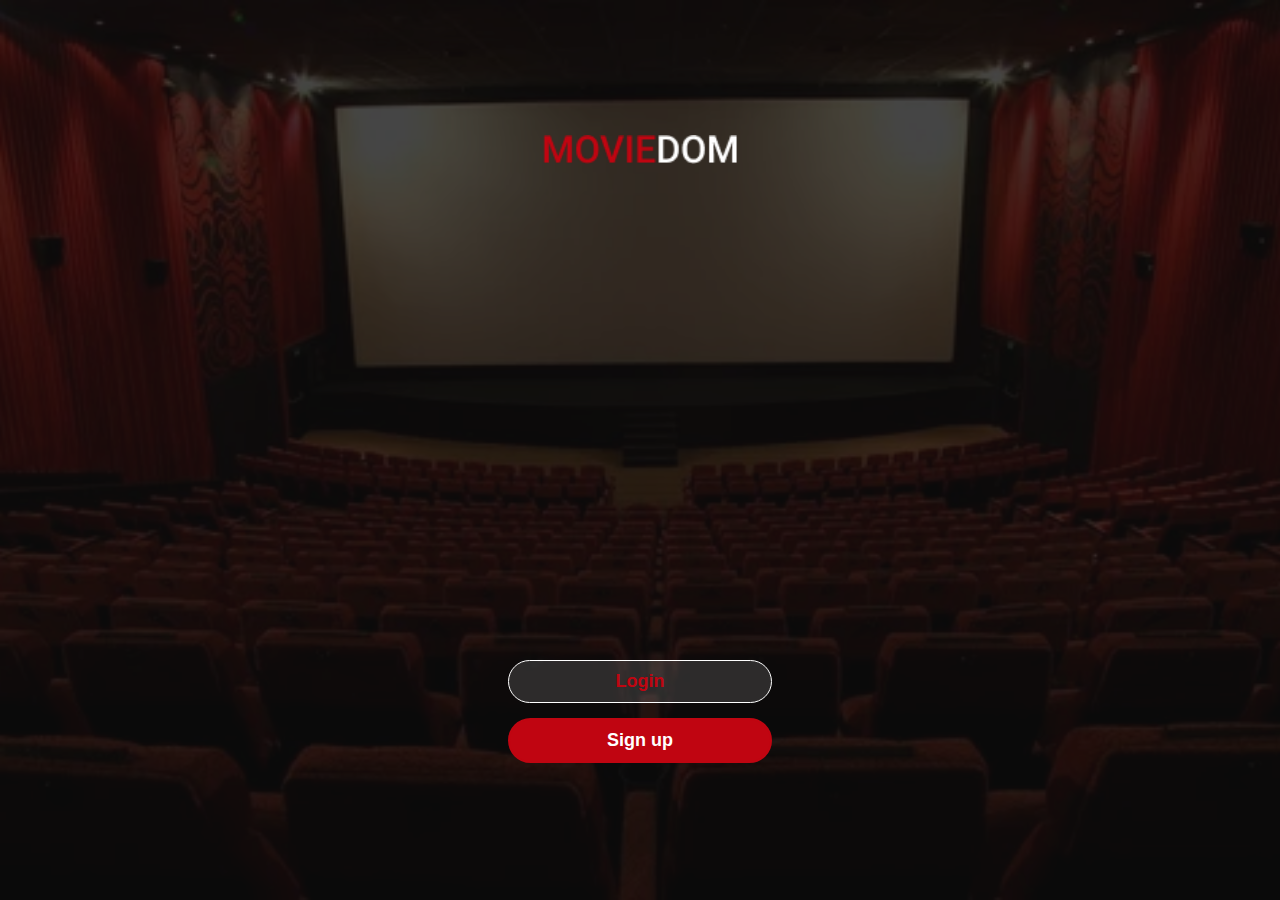
==== commit 585adb44: "updated" ====
--- a/index.html
+++ b/index.html
@@ -27,7 +27,8 @@
                 
                 <nav>
                     <ul class="nav_list">
-                        <span class="close_icon">x</span>
+                        <i class="fa-solid fa-x close_icon"></i>
+                        <!-- <span class="close_icon">x</span> -->
                         <li><a href="#">Tv Shows</a></li>
                         <li><a target="_blank" href="./movies.html">Movies</a></li>
                         <li><a href="#">Upcoming</a></li>
--- a/style.css
+++ b/style.css
@@ -263,9 +263,9 @@
     margin-right: auto;
     align-items: center;
 }
-.section1_container svg{
+/* .section1_container svg{
     margin-left: 100px;
-}
+} */
 /* .slider_parent_container svg{
 margin-left: 26px;
 margin-right: 26px;
@@ -719,7 +719,7 @@
 }
 
 .close_icon {
-    display: none;
+    display: none !important;
 }
 
 .movies_header {
@@ -920,7 +920,7 @@
     min-width: 373px;
 }
 
-.video_card_second img {
+.video_card_second video {
     width: 100%;
 }
 
--- a/responsibe.css
+++ b/responsibe.css
@@ -51,7 +51,7 @@
 }
 
 .close_icon {
-    display: block;
+    display: block !important;
 }
 
 .nav_list li a {
@@ -100,9 +100,7 @@
         }
         .footer_logo {
             width: 80px;
-        }
-       
-        
+        }  
     }
     @media screen and (max-width:560px){
         .footer_list {
@@ -121,19 +119,8 @@
             width: 100px;
         }
     }
-    
+}
 
-
-
-}
-/* @media screen and(max-width:530px){
-    .section_header h2 {
-        font-size: 1rem;
-        font-weight: 300px;
-     
-    }  
-    
-} */
 @media screen and (max-width:480px){
     .header_middle_container h1 {
         font-size:4rem;
@@ -150,9 +137,6 @@
     }
     .header_icons_container {
         width: 80%;
-        /* margin-left: auto;
-        margin-right: auto;
-        justify-content: space-between; */
     
     }
 }
